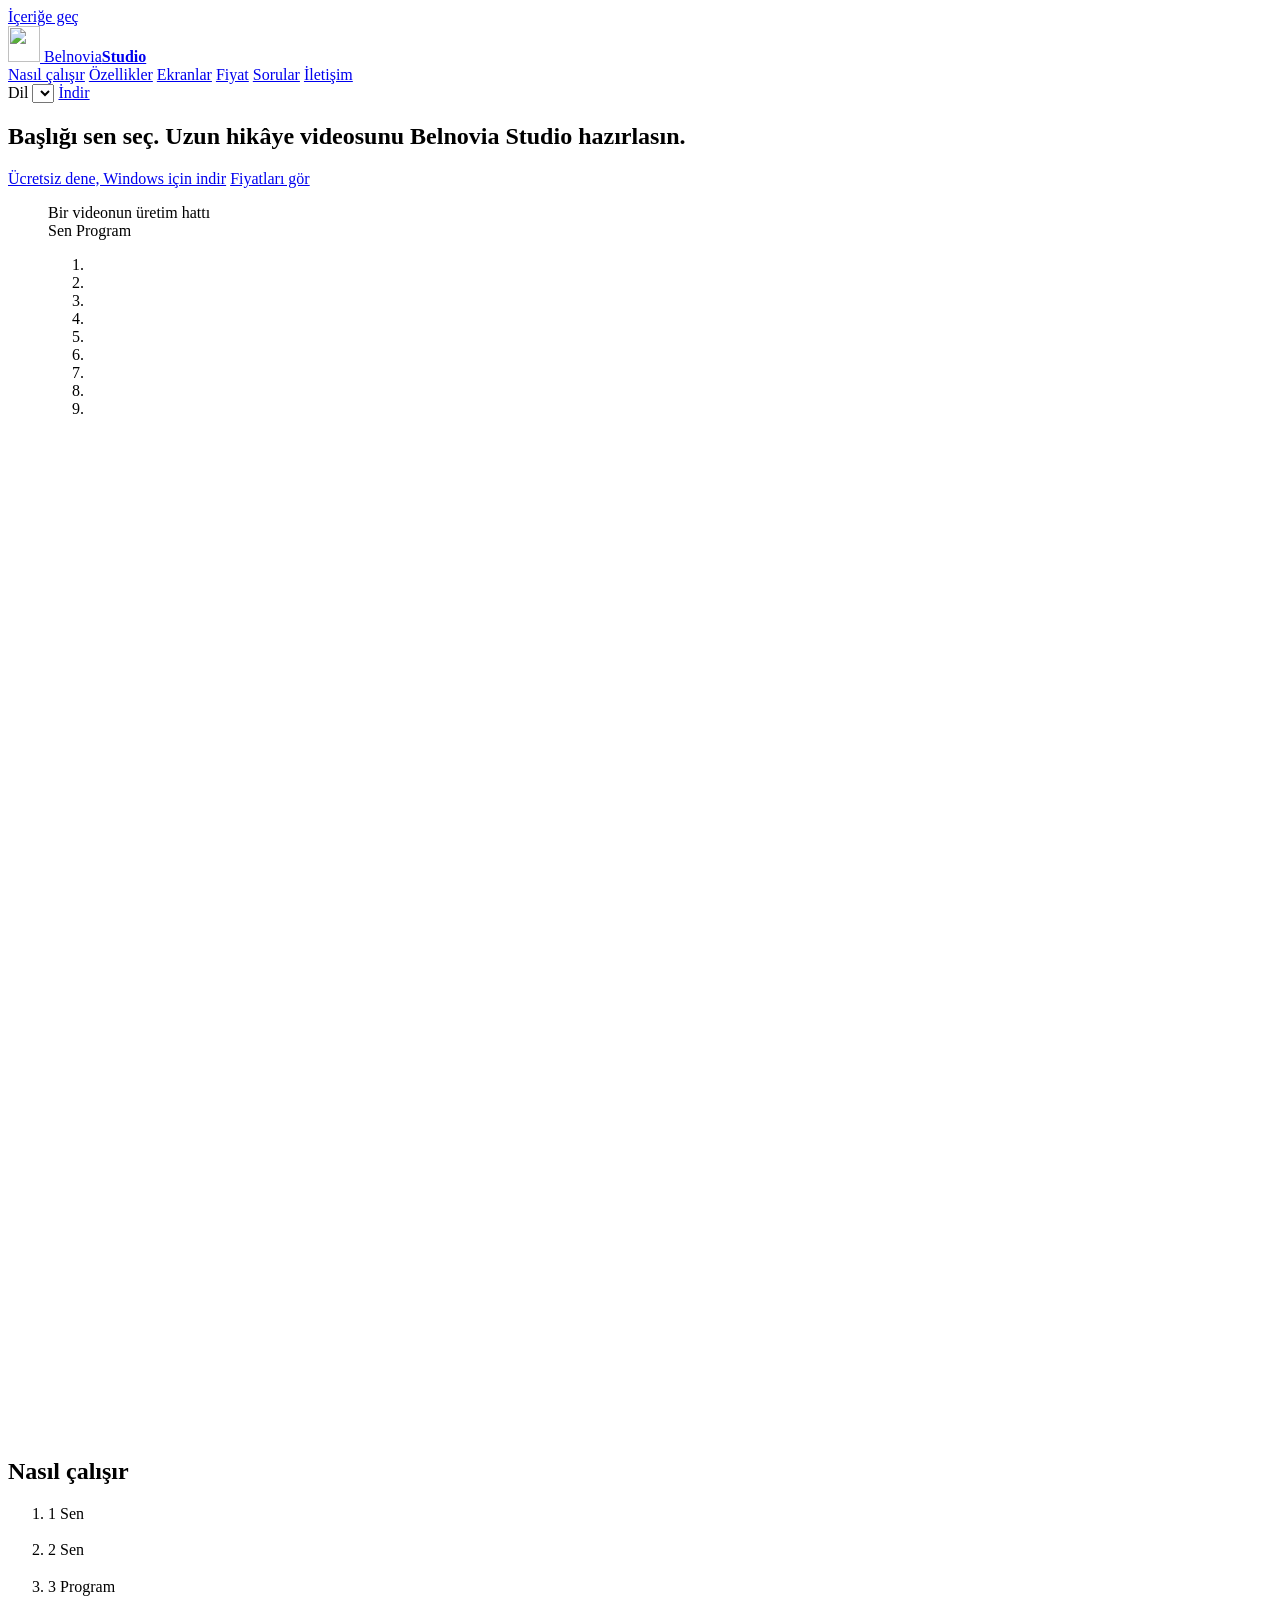
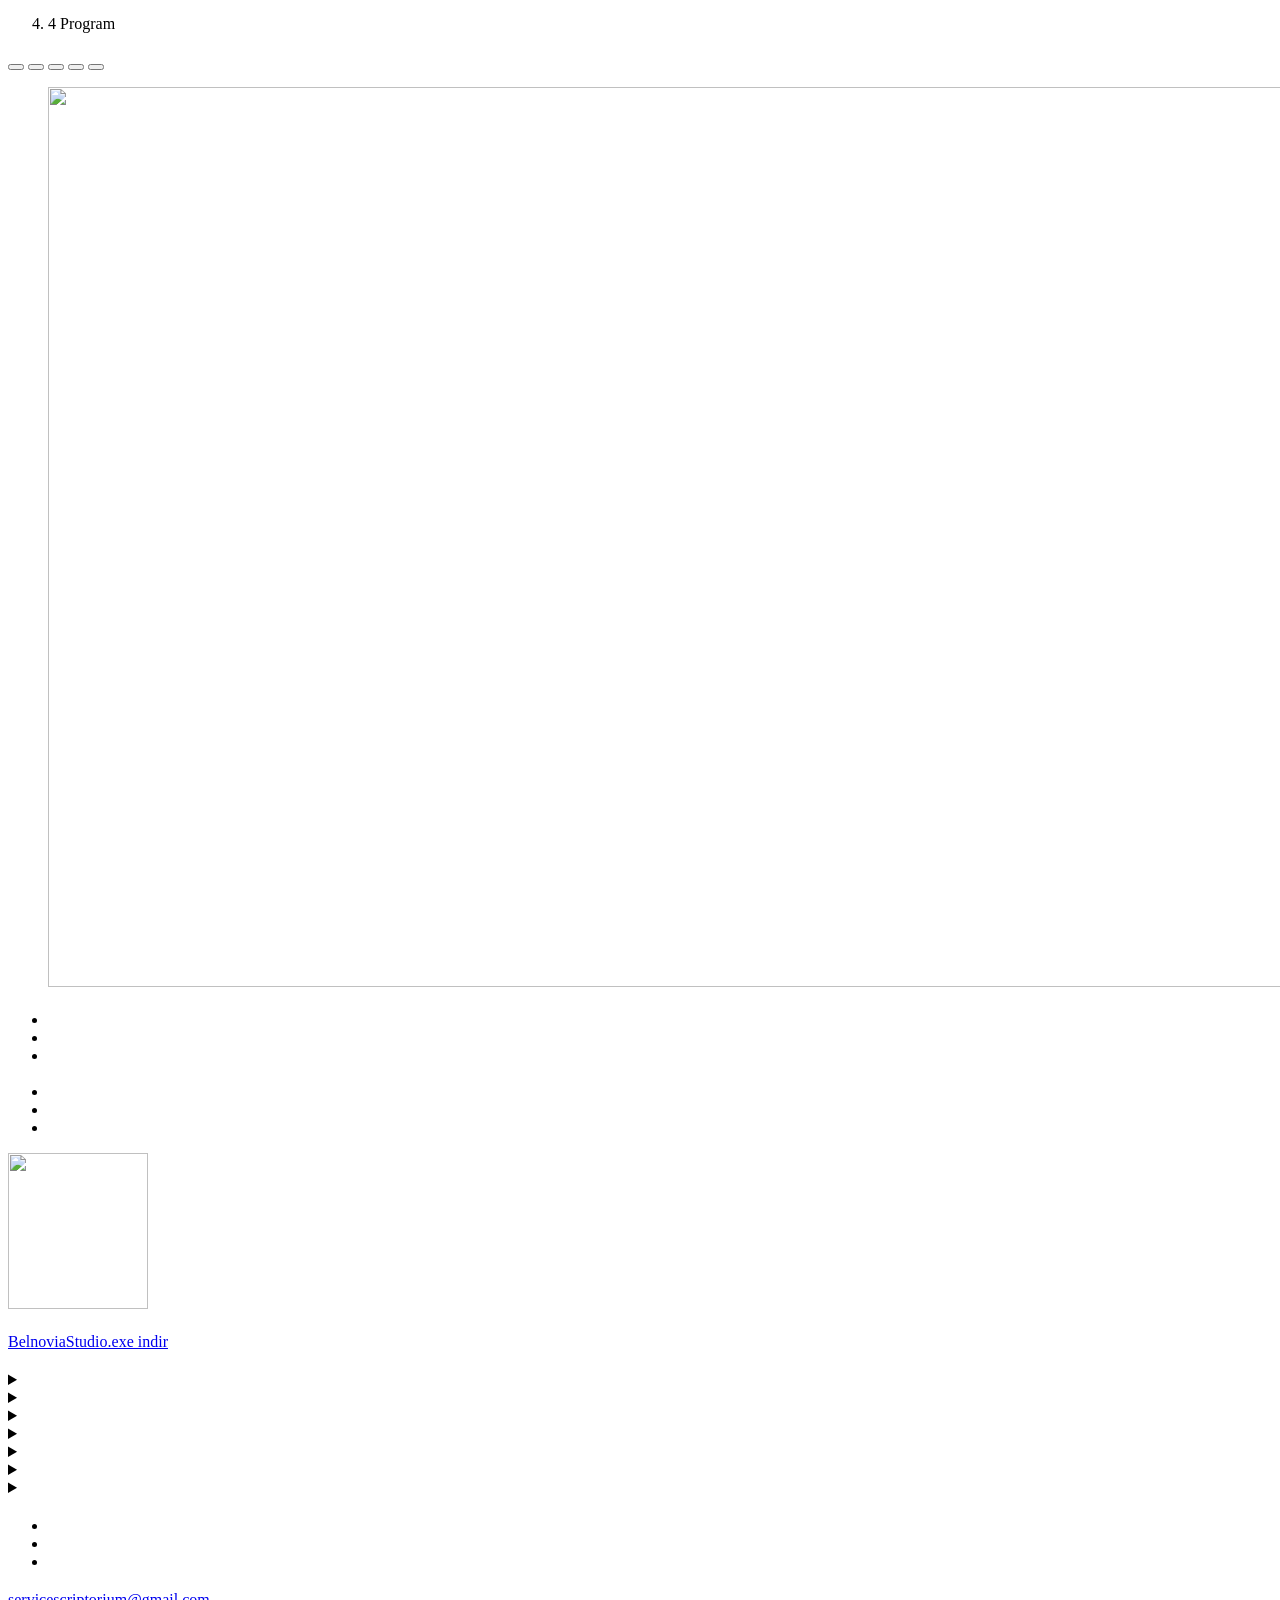
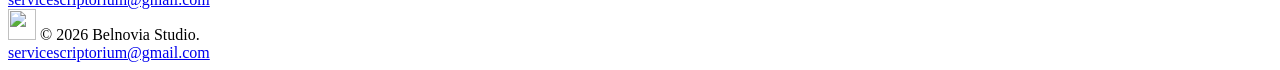
==== index.html @ 93ca287a "Add files via upload" ====
<!doctype html>
<!-- NOTE FOR THE OWNER: legal texts (terms.html, privacy.html, refund.html, distance.html, js/legal-texts.js) are drafts; have them reviewed by your lawyer / accountant before taking payments. Prices: edit prices.json. Checkout links: CHECKOUT at the top of js/site.js. -->
<html lang="tr">
<head>
<meta charset="utf-8">
<meta name="viewport" content="width=device-width, initial-scale=1">
<title>Belnovia Studio | YouTube hikaye videolarını neredeyse kendiliğinden üretin</title>
<meta name="description" content="Kanalı ve günü seç, başlığı onayla: Belnovia Studio hikâyeyi yazar, seslendirir, görselleri çizer, videoyu hazırlar ve YouTube'a planlı yükler. Windows için.">
<meta name="theme-color" content="#090b13">
<link rel="icon" type="image/png" sizes="32x32" href="img/icon-32.png">
<link rel="apple-touch-icon" href="img/icon-256.png">
<meta property="og:type" content="website">
<meta property="og:site_name" content="Belnovia Studio">
<meta property="og:title" content="Belnovia Studio">
<meta property="og:description" content="Long-form YouTube story videos, almost automatically. Pick a channel and a day, choose a title; the app writes, voices, illustrates, renders and uploads. For Windows.">
<meta property="og:image" content="img/og.jpg">
<meta property="og:image:width" content="1200">
<meta property="og:image:height" content="630">
<meta name="twitter:card" content="summary_large_image">
<link rel="preload" href="fonts/montserrat.woff2" as="font" type="font/woff2" crossorigin>
<link rel="preload" href="fonts/jakarta.woff2" as="font" type="font/woff2" crossorigin>
<link rel="stylesheet" href="css/site.css">
</head>
<body>
<a class="skip" href="#main" data-i18n="skip">İçeriğe geç</a>

<header class="top">
  <div class="wrap top-in">
    <a class="brand" href="#top" aria-label="Belnovia Studio">
      <img src="img/emblem-sm.png" width="32" height="36" alt="">
      <span>Belnovia<b>Studio</b></span>
    </a>
    <nav class="nav" aria-label="Ana menü">
      <a href="#how" data-i18n="nav.how">Nasıl çalışır</a>
      <a href="#features" data-i18n="nav.features">Özellikler</a>
      <a href="#screens" data-i18n="nav.shots">Ekranlar</a>
      <a href="#pricing" data-i18n="nav.pricing">Fiyat</a>
      <a href="#faq" data-i18n="nav.faq">Sorular</a>
      <a href="#contact" data-i18n="nav.contact">İletişim</a>
    </nav>
    <div class="top-act">
      <label class="lang">
        <span class="sr" data-i18n="lang.label">Dil</span>
        <select id="lang-select"></select>
      </label>
      <a class="btn btn-sm" href="#download" data-i18n="nav.download">İndir</a>
    </div>
  </div>
</header>

<main id="main">
  <!-- HERO -->
  <section class="hero" id="top">
    <div class="wrap">
      <div class="hero-copy">
        <h1 data-i18n="hero.title">Başlığı sen seç. Uzun hikâye videosunu Belnovia Studio hazırlasın.</h1>
        <p class="lead" data-i18n="hero.sub"></p>
        <div class="cta-row">
          <a class="btn btn-primary dl-link" href="#download" data-i18n="hero.cta">Ücretsiz dene, Windows için indir</a>
          <a class="btn btn-ghost" href="#pricing" data-i18n="hero.cta2">Fiyatları gör</a>
        </div>
        <p class="trial-note" data-i18n="hero.trial"></p>
      </div>

      <figure class="line" aria-labelledby="line-cap">
        <figcaption id="line-cap" class="line-cap" data-i18n="line.label">Bir videonun üretim hattı</figcaption>
        <div class="line-owners" aria-hidden="true">
          <span class="own own-you" data-i18n="line.you">Sen</span>
          <span class="own own-app" data-i18n="line.app">Program</span>
        </div>
        <ol class="line-track">
          <li class="seg you"><i></i><span data-i18n="line.s1"></span></li>
          <li class="seg you"><i></i><span data-i18n="line.s2"></span></li>
          <li class="seg"><i></i><span data-i18n="line.s3"></span></li>
          <li class="seg"><i></i><span data-i18n="line.s4"></span></li>
          <li class="seg"><i></i><span data-i18n="line.s5"></span></li>
          <li class="seg"><i></i><span data-i18n="line.s6"></span></li>
          <li class="seg"><i></i><span data-i18n="line.s7"></span></li>
          <li class="seg"><i></i><span data-i18n="line.s8"></span></li>
          <li class="seg"><i></i><span data-i18n="line.s9"></span></li>
        </ol>
      </figure>

      <div class="window hero-shot">
        <div class="window-bar" aria-hidden="true"><i></i><i></i><i></i></div>
        <picture>
          <source media="(max-width: 760px)" srcset="img/shot-titles-m.webp" width="860" height="760">
          <img src="img/shot-titles.webp" width="1440" height="1000" data-i18n-alt="hero.shotAlt" alt="">
        </picture>
      </div>
    </div>
  </section>

  <!-- HOW -->
  <section class="sec" id="how" aria-labelledby="how-h">
    <div class="wrap">
      <h2 id="how-h" data-i18n="how.title">Nasıl çalışır</h2>
      <p class="sec-lead" data-i18n="how.lead"></p>
      <ol class="steps">
        <li class="step you">
          <span class="step-n" aria-hidden="true">1</span>
          <span class="step-who" data-i18n="line.you">Sen</span>
          <h3 data-i18n="how.1t"></h3>
          <p data-i18n="how.1d"></p>
        </li>
        <li class="step you">
          <span class="step-n" aria-hidden="true">2</span>
          <span class="step-who" data-i18n="line.you">Sen</span>
          <h3 data-i18n="how.2t"></h3>
          <p data-i18n="how.2d"></p>
        </li>
        <li class="step">
          <span class="step-n" aria-hidden="true">3</span>
          <span class="step-who" data-i18n="line.app">Program</span>
          <h3 data-i18n="how.3t"></h3>
          <p data-i18n="how.3d"></p>
        </li>
        <li class="step">
          <span class="step-n" aria-hidden="true">4</span>
          <span class="step-who" data-i18n="line.app">Program</span>
          <h3 data-i18n="how.4t"></h3>
          <p data-i18n="how.4d"></p>
        </li>
      </ol>
    </div>
  </section>

  <!-- FEATURES -->
  <section class="sec" id="features" aria-labelledby="feat-h">
    <div class="wrap">
      <h2 id="feat-h" data-i18n="feat.title"></h2>
      <div class="fgroups">
        <div class="fgroup">
          <h3 data-i18n="feat.g1"></h3>
          <dl class="flist">
            <div><dt data-i18n="feat.ai.t"></dt><dd data-i18n="feat.ai.d"></dd></div>
            <div><dt data-i18n="feat.rules.t"></dt><dd data-i18n="feat.rules.d"></dd></div>
            <div><dt data-i18n="feat.group.t"></dt><dd data-i18n="feat.group.d"></dd></div>
            <div><dt data-i18n="feat.meta.t"></dt><dd data-i18n="feat.meta.d"></dd></div>
          </dl>
        </div>
        <div class="fgroup">
          <h3 data-i18n="feat.g2"></h3>
          <dl class="flist">
            <div><dt data-i18n="feat.cover.t"></dt><dd data-i18n="feat.cover.d"></dd></div>
            <div><dt data-i18n="feat.voice.t"></dt><dd data-i18n="feat.voice.d"></dd></div>
            <div><dt data-i18n="feat.images.t"></dt><dd data-i18n="feat.images.d"></dd></div>
            <div><dt data-i18n="feat.render.t"></dt><dd data-i18n="feat.render.d"></dd></div>
          </dl>
        </div>
        <div class="fgroup">
          <h3 data-i18n="feat.g3"></h3>
          <dl class="flist">
            <div><dt data-i18n="feat.upload.t"></dt><dd data-i18n="feat.upload.d"></dd></div>
            <div><dt data-i18n="feat.cal.t"></dt><dd data-i18n="feat.cal.d"></dd></div>
          </dl>
        </div>
        <div class="fgroup">
          <h3 data-i18n="feat.g4"></h3>
          <dl class="flist">
            <div><dt data-i18n="feat.cost.t"></dt><dd data-i18n="feat.cost.d"></dd></div>
            <div><dt data-i18n="feat.backup.t"></dt><dd data-i18n="feat.backup.d"></dd></div>
            <div><dt data-i18n="feat.phone.t"></dt><dd data-i18n="feat.phone.d"></dd></div>
            <div><dt data-i18n="feat.support.t"></dt><dd data-i18n="feat.support.d"></dd></div>
            <div><dt data-i18n="feat.lang.t"></dt><dd data-i18n="feat.lang.d"></dd></div>
          </dl>
        </div>
      </div>
    </div>
  </section>

  <!-- SCREENSHOTS -->
  <section class="sec" id="screens" aria-labelledby="shots-h">
    <div class="wrap">
      <h2 id="shots-h" data-i18n="shots.title"></h2>
      <p class="sec-lead" data-i18n="shots.lead"></p>
      <div class="tabs" role="tablist" aria-labelledby="shots-h">
        <button role="tab" id="t-new" aria-controls="p-shot" aria-selected="true" data-shot="new" data-i18n="shots.new"></button>
        <button role="tab" id="t-titles" aria-controls="p-shot" aria-selected="false" tabindex="-1" data-shot="titles" data-i18n="shots.titles"></button>
        <button role="tab" id="t-cal" aria-controls="p-shot" aria-selected="false" tabindex="-1" data-shot="cal" data-i18n="shots.cal"></button>
        <button role="tab" id="t-rules" aria-controls="p-shot" aria-selected="false" tabindex="-1" data-shot="rules" data-i18n="shots.rules"></button>
        <button role="tab" id="t-cost" aria-controls="p-shot" aria-selected="false" tabindex="-1" data-shot="cost" data-i18n="shots.cost"></button>
      </div>
      <figure class="shot" id="p-shot" role="tabpanel" aria-labelledby="t-new" tabindex="0">
        <div class="window">
          <div class="window-bar" aria-hidden="true"><i></i><i></i><i></i></div>
          <img id="shot-img" src="img/shot-new.webp" width="1440" height="900" alt="" loading="lazy">
        </div>
        <figcaption id="shot-cap"></figcaption>
      </figure>
    </div>
  </section>

  <!-- PRICING -->
  <section class="sec" id="pricing" aria-labelledby="price-h">
    <div class="wrap">
      <h2 id="price-h" data-i18n="price.title"></h2>
      <p class="sec-lead" data-i18n="price.lead"></p>
      <div class="plans">
        <article class="plan plan-trial" aria-labelledby="pl-trial">
          <h3 id="pl-trial" data-i18n="price.trial"></h3>
          <p class="plan-price"><span data-i18n="price.trialPrice"></span></p>
          <p class="plan-sub" data-i18n="price.trialSub"></p>
          <p class="plan-note" data-i18n="price.trialNote"></p>
          <a class="btn btn-primary dl-link" href="#download" data-i18n="price.trialCta"></a>
        </article>
        <article class="plan" aria-labelledby="pl-month">
          <h3 id="pl-month" data-i18n="price.monthly"></h3>
          <p class="plan-price" data-price="monthly"></p>
          <p class="plan-sub" data-i18n="price.monthlySub"></p>
          <ul class="plan-inc">
            <li data-i18n="price.inc1"></li><li data-i18n="price.inc2"></li><li data-i18n="price.inc3"></li>
          </ul>
          <a class="btn btn-ghost buy" href="#download" data-plan="monthly" data-i18n="price.buy"></a>
        </article>
        <article class="plan" aria-labelledby="pl-year">
          <h3 id="pl-year"><span data-i18n="price.yearly"></span> <span class="tag" data-price="yearlyNote" hidden></span></h3>
          <p class="plan-price" data-price="yearly"></p>
          <p class="plan-sub" data-i18n="price.yearlySub"></p>
          <ul class="plan-inc">
            <li data-i18n="price.inc1"></li><li data-i18n="price.inc2"></li><li data-i18n="price.inc3"></li>
          </ul>
          <a class="btn btn-ghost buy" href="#download" data-plan="yearly" data-i18n="price.buyYear"></a>
        </article>
      </div>
      <div class="price-notes">
        <p data-i18n="price.how"></p>
        <p data-i18n="price.ext"></p>
        <p data-price="currencyNote" hidden></p>
      </div>
    </div>
  </section>

  <!-- DOWNLOAD -->
  <section class="sec" id="download" aria-labelledby="dl-h">
    <div class="wrap">
      <div class="dl">
        <img class="dl-emblem" src="img/emblem.png" width="140" height="156" alt="">
        <div class="dl-body">
          <h2 id="dl-h" data-i18n="dl.title"></h2>
          <p data-i18n="dl.lead"></p>
          <a class="btn btn-primary btn-lg" id="dl-btn" href="https://github.com/servicescriptorium/belnovia-studio/releases/latest/download/BelnoviaStudio.exe" data-i18n="dl.btn">BelnoviaStudio.exe indir</a>
          <p class="dl-note" data-i18n="dl.note"></p>
        </div>
      </div>
    </div>
  </section>

  <!-- FAQ -->
  <section class="sec" id="faq" aria-labelledby="faq-h">
    <div class="wrap faq-wrap">
      <h2 id="faq-h" data-i18n="faq.title"></h2>
      <div class="faq">
        <details><summary data-i18n="faq.q1"></summary><p data-i18n="faq.a1"></p></details>
        <details><summary data-i18n="faq.q2"></summary><p data-i18n="faq.a2"></p></details>
        <details><summary data-i18n="faq.q3"></summary><p data-i18n="faq.a3"></p></details>
        <details><summary data-i18n="faq.q4"></summary><p data-i18n="faq.a4"></p></details>
        <details><summary data-i18n="faq.q5"></summary><p data-i18n="faq.a5"></p></details>
        <details><summary data-i18n="faq.q6"></summary><p data-i18n="faq.a6"></p></details>
        <details><summary data-i18n="faq.q7"></summary><p><span data-i18n="faq.a7"></span> <a href="refund.html" data-i18n="foot.refund"></a></p></details>
      </div>
    </div>
  </section>

  <!-- ROADMAP (soft, coming soon) -->
  <section class="sec sec-soon" aria-labelledby="soon-h">
    <div class="wrap soon">
      <div>
        <h2 id="soon-h" data-i18n="soon.title"></h2>
        <p data-i18n="soon.lead"></p>
      </div>
      <ul>
        <li data-i18n="soon.1"></li>
        <li data-i18n="soon.2"></li>
        <li data-i18n="soon.3"></li>
      </ul>
    </div>
  </section>

  <!-- CONTACT -->
  <section class="sec" id="contact" aria-labelledby="contact-h">
    <div class="wrap contact">
      <div>
        <h2 id="contact-h" data-i18n="contact.title"></h2>
        <p data-i18n="contact.lead"></p>
      </div>
      <div class="contact-mail">
        <a class="mail" href="mailto:servicescriptorium@gmail.com">servicescriptorium@gmail.com</a>
        <a class="btn btn-ghost" href="mailto:servicescriptorium@gmail.com" data-i18n="contact.mail"></a>
      </div>
    </div>
  </section>
</main>

<footer class="foot">
  <div class="wrap foot-in">
    <div class="foot-brand">
      <img src="img/emblem-sm.png" width="28" height="31" alt="">
      <span>© <span class="year">2026</span> Belnovia Studio. <span data-i18n="foot.rights"></span></span>
    </div>
    <nav class="foot-nav" aria-label="Legal">
      <a href="terms.html" data-i18n="foot.terms"></a>
      <a href="privacy.html" data-i18n="foot.privacy"></a>
      <a href="refund.html" data-i18n="foot.refund"></a>
      <a href="distance.html" data-i18n="foot.distance"></a>
      <a href="mailto:servicescriptorium@gmail.com">servicescriptorium@gmail.com</a>
    </nav>
  </div>
</footer>

<script src="js/i18n.js"></script>
<script src="js/site.js"></script>
</body>
</html>
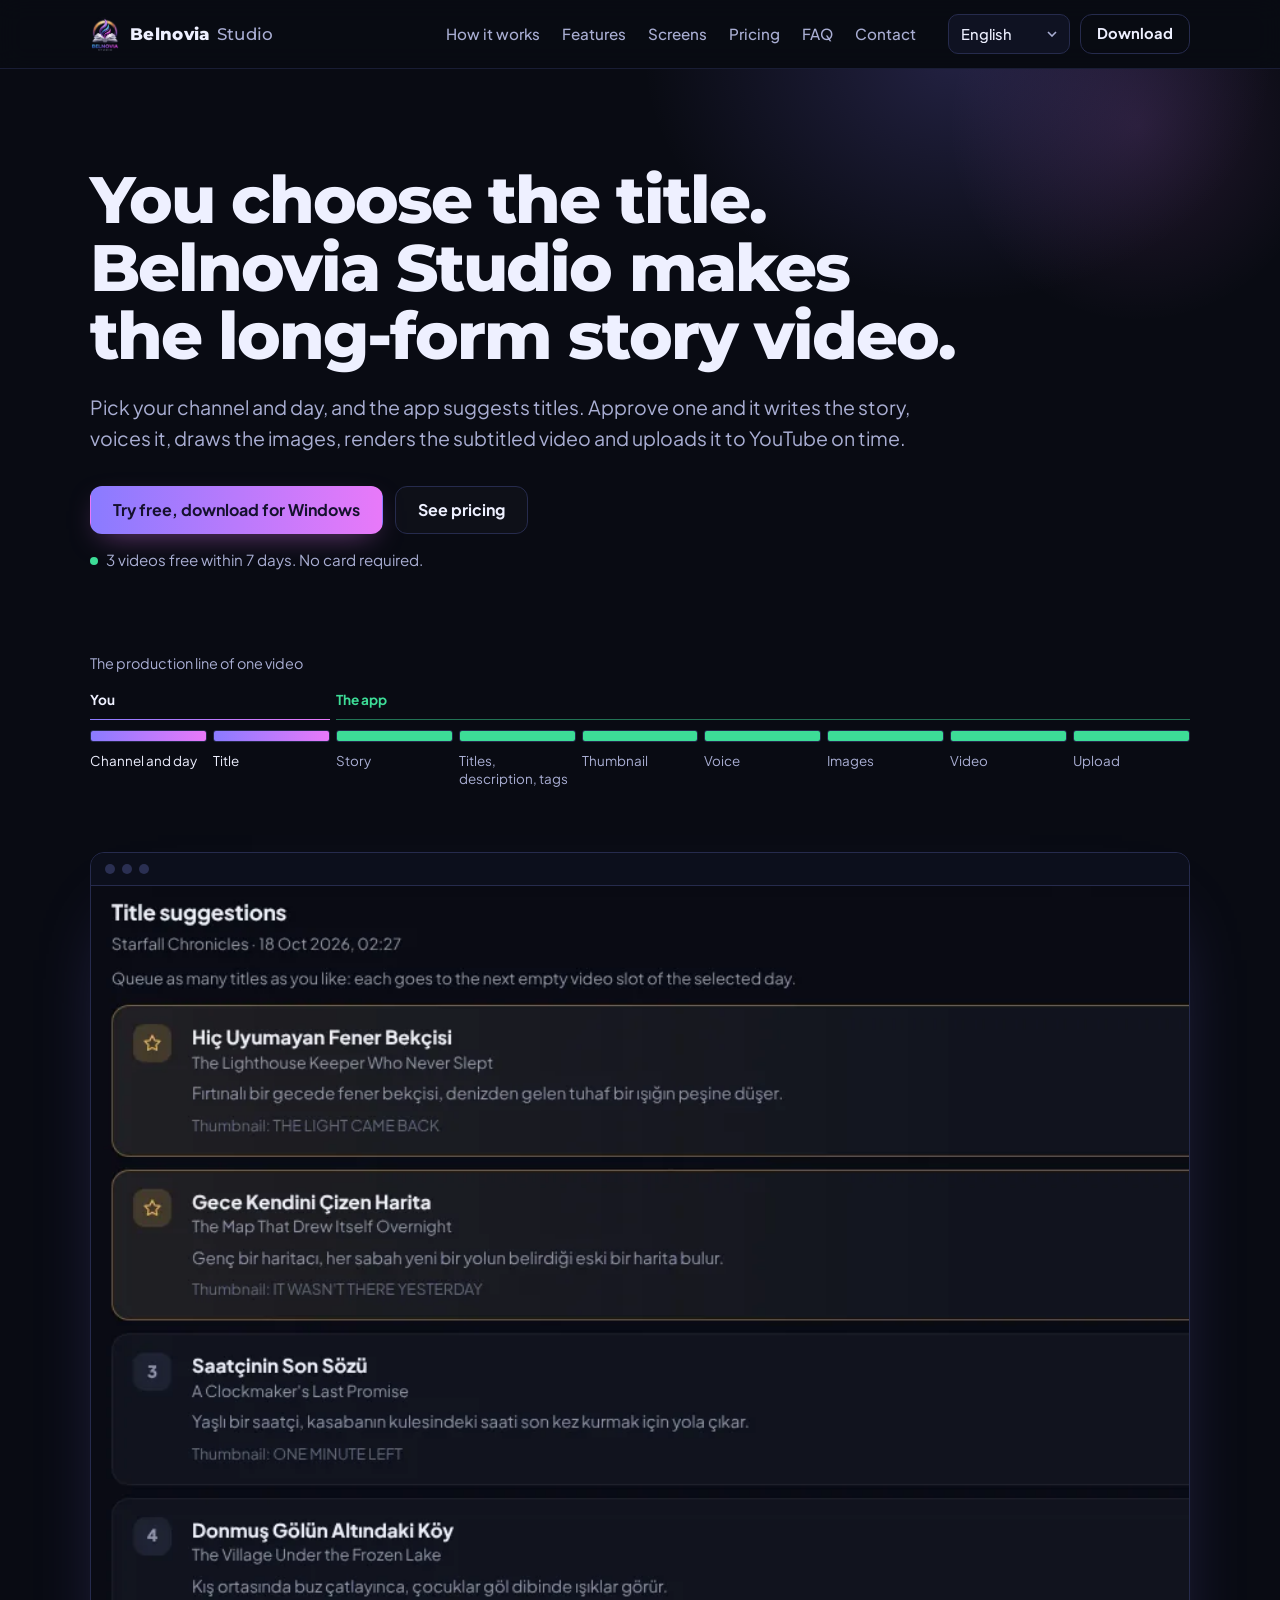
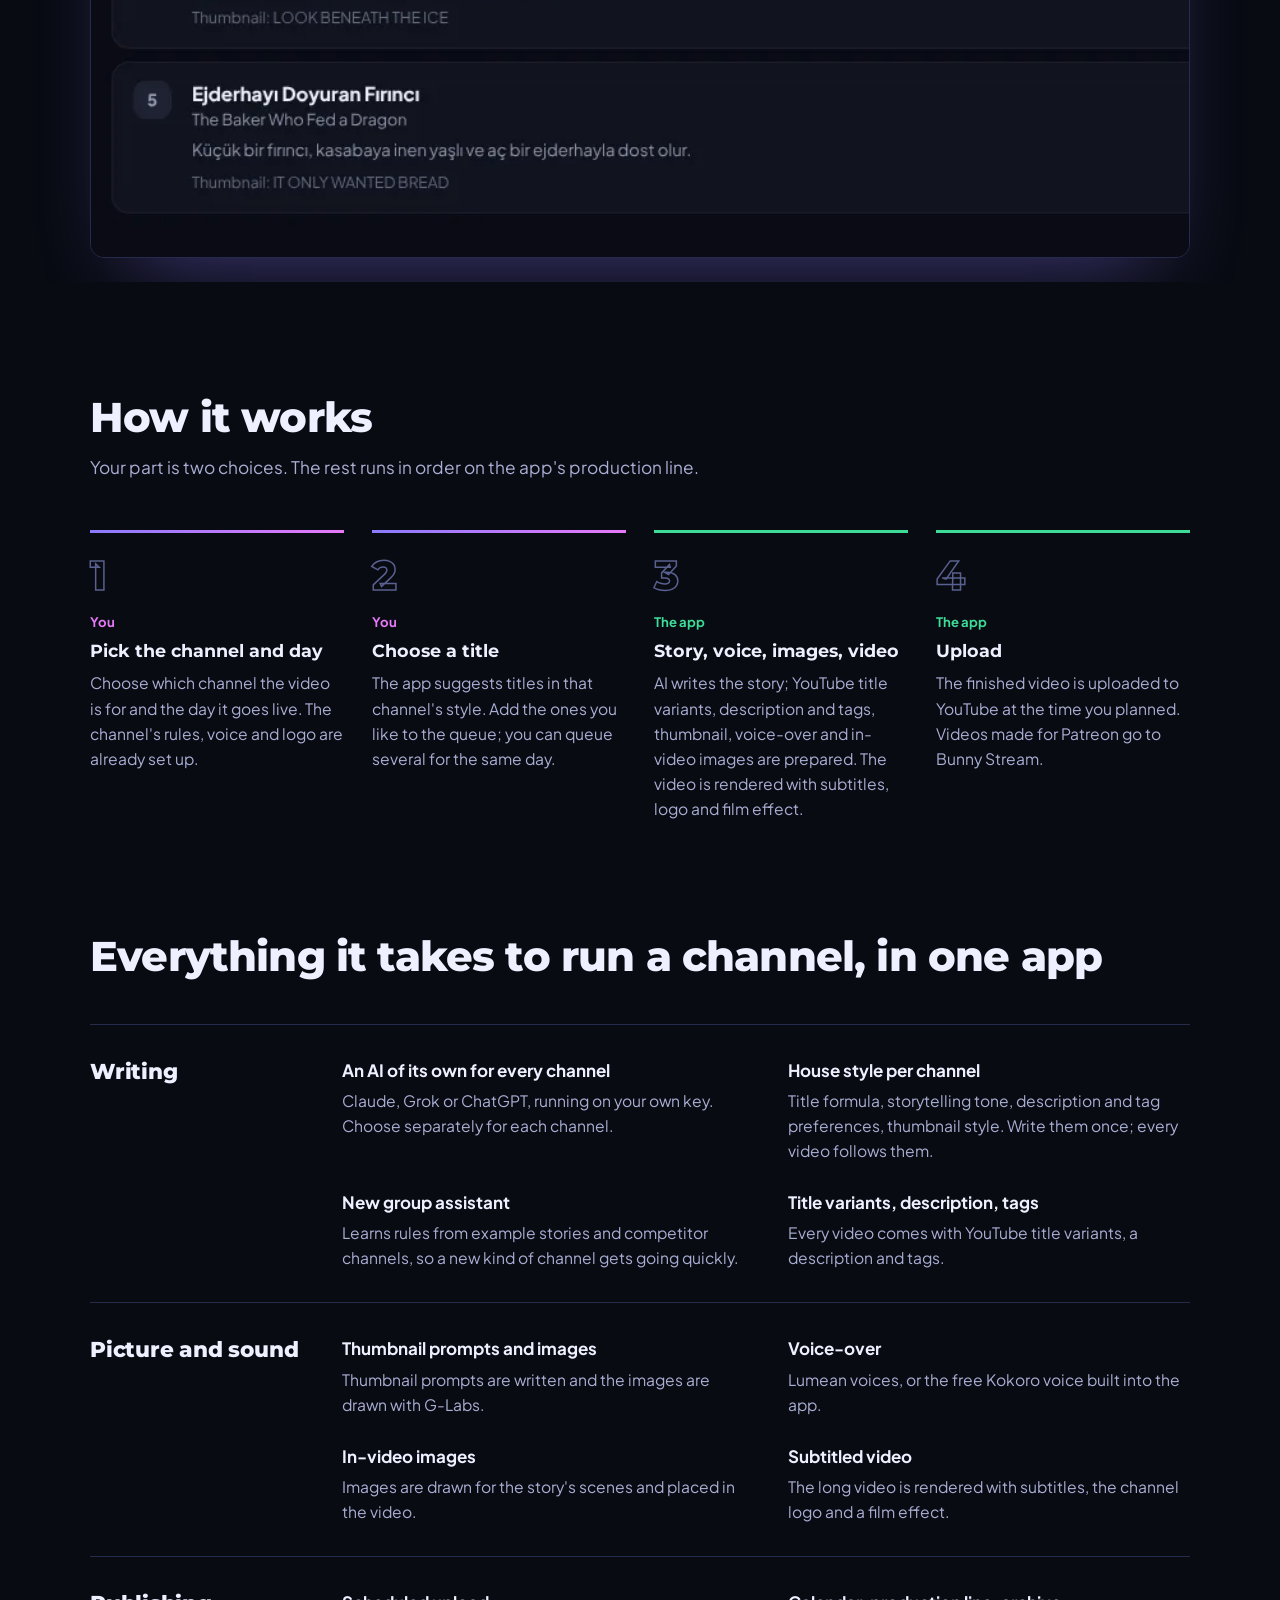
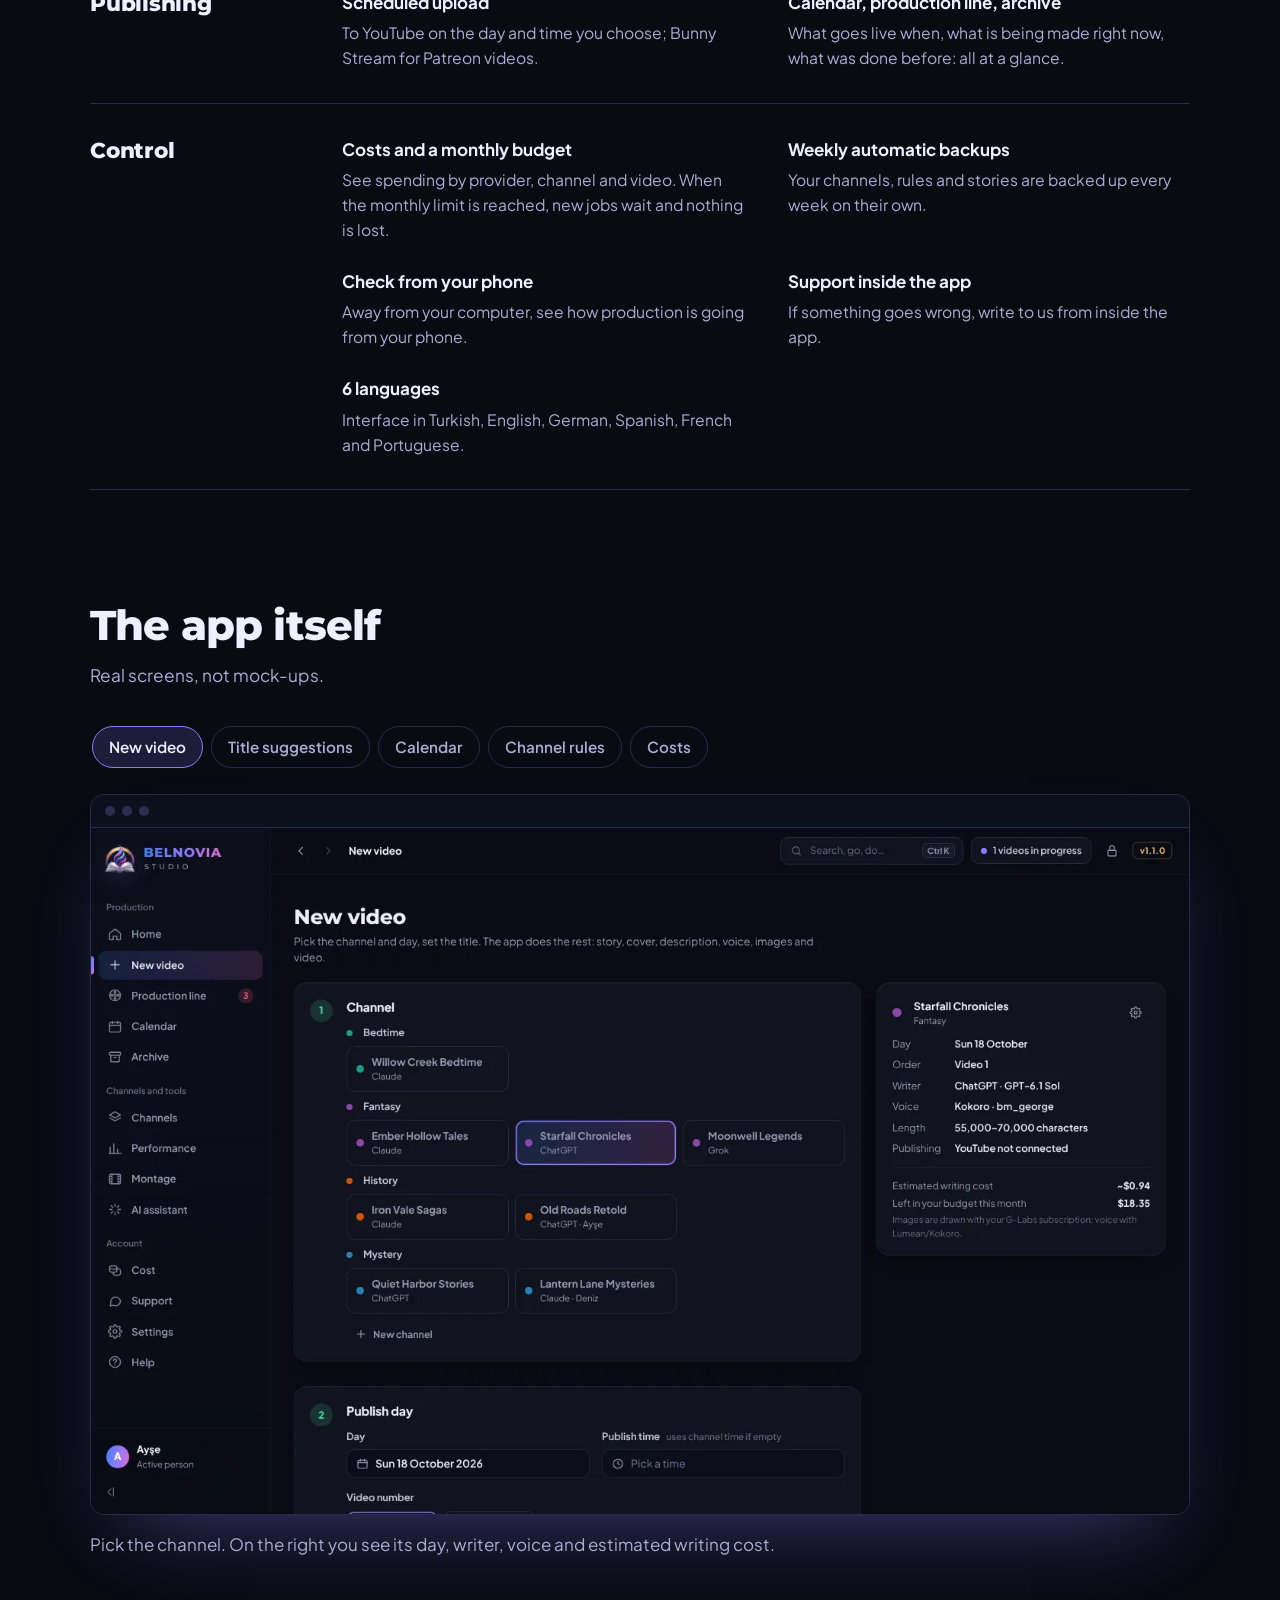
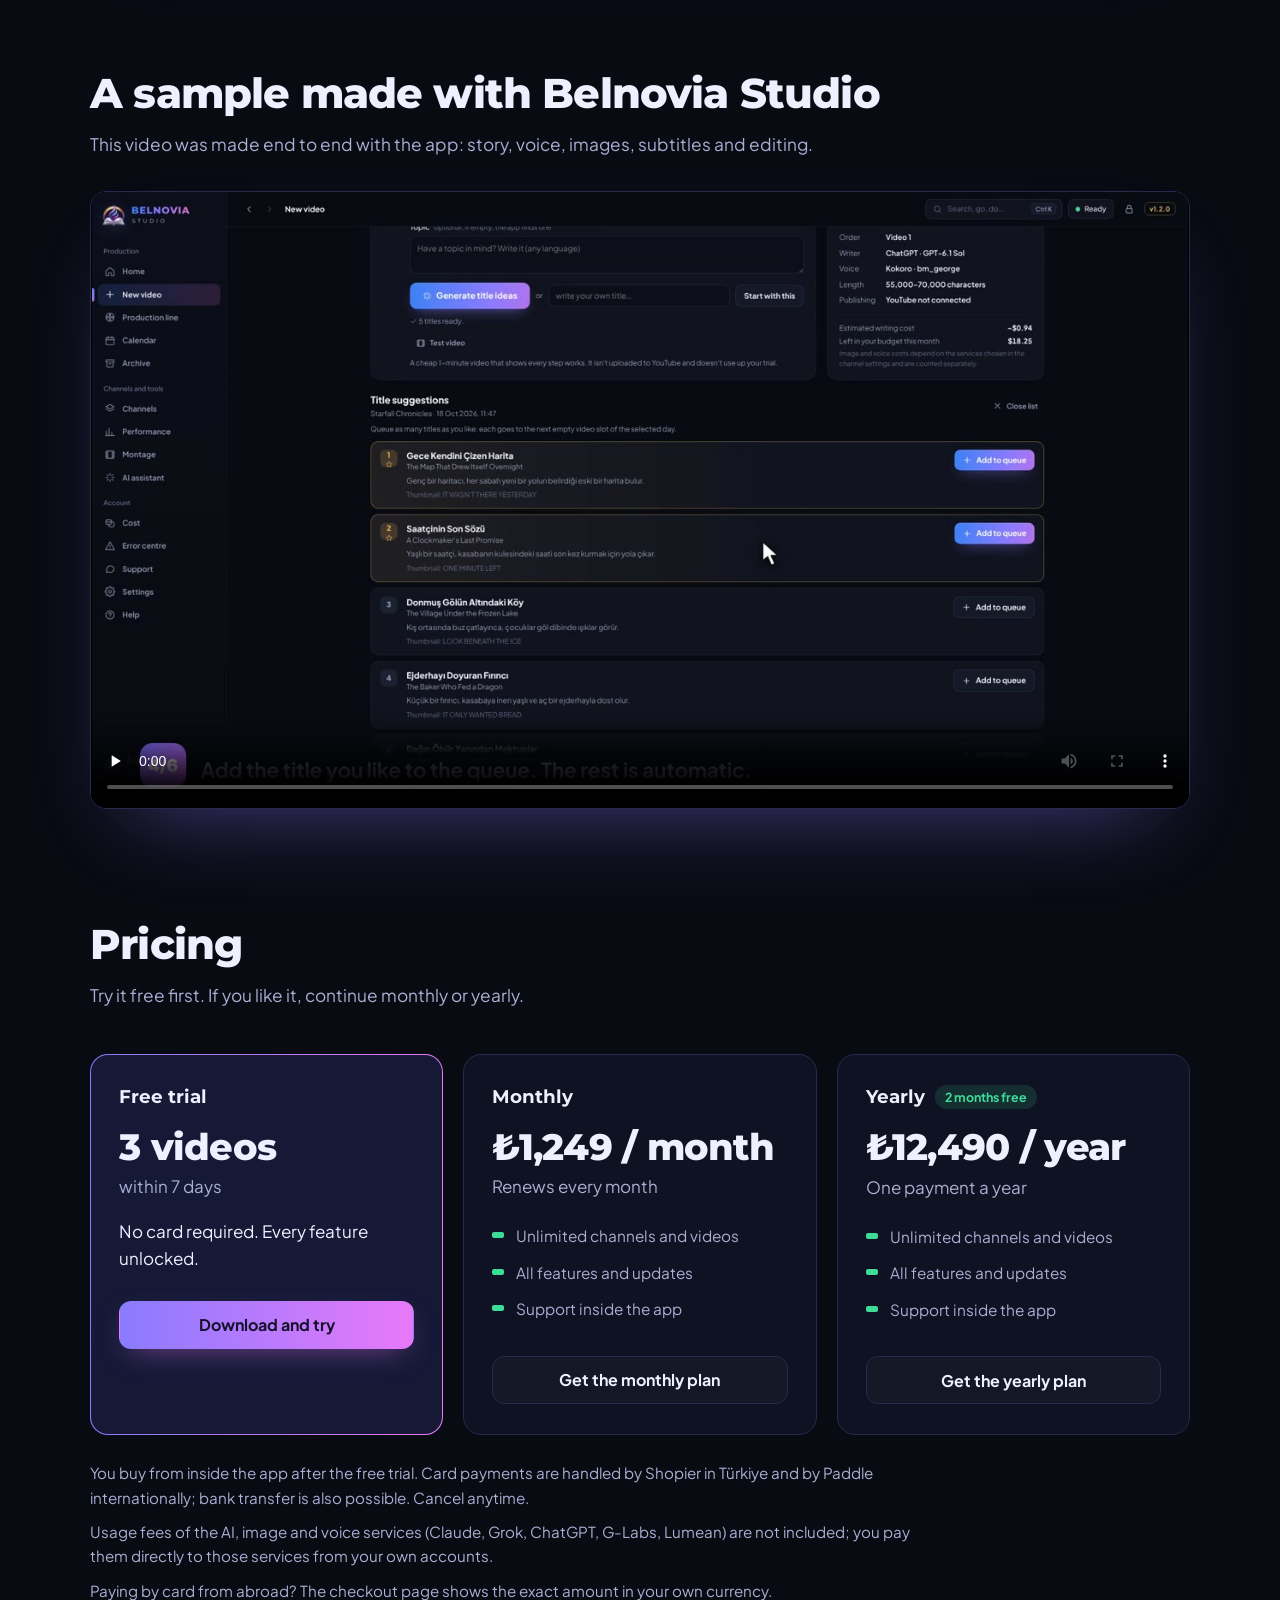
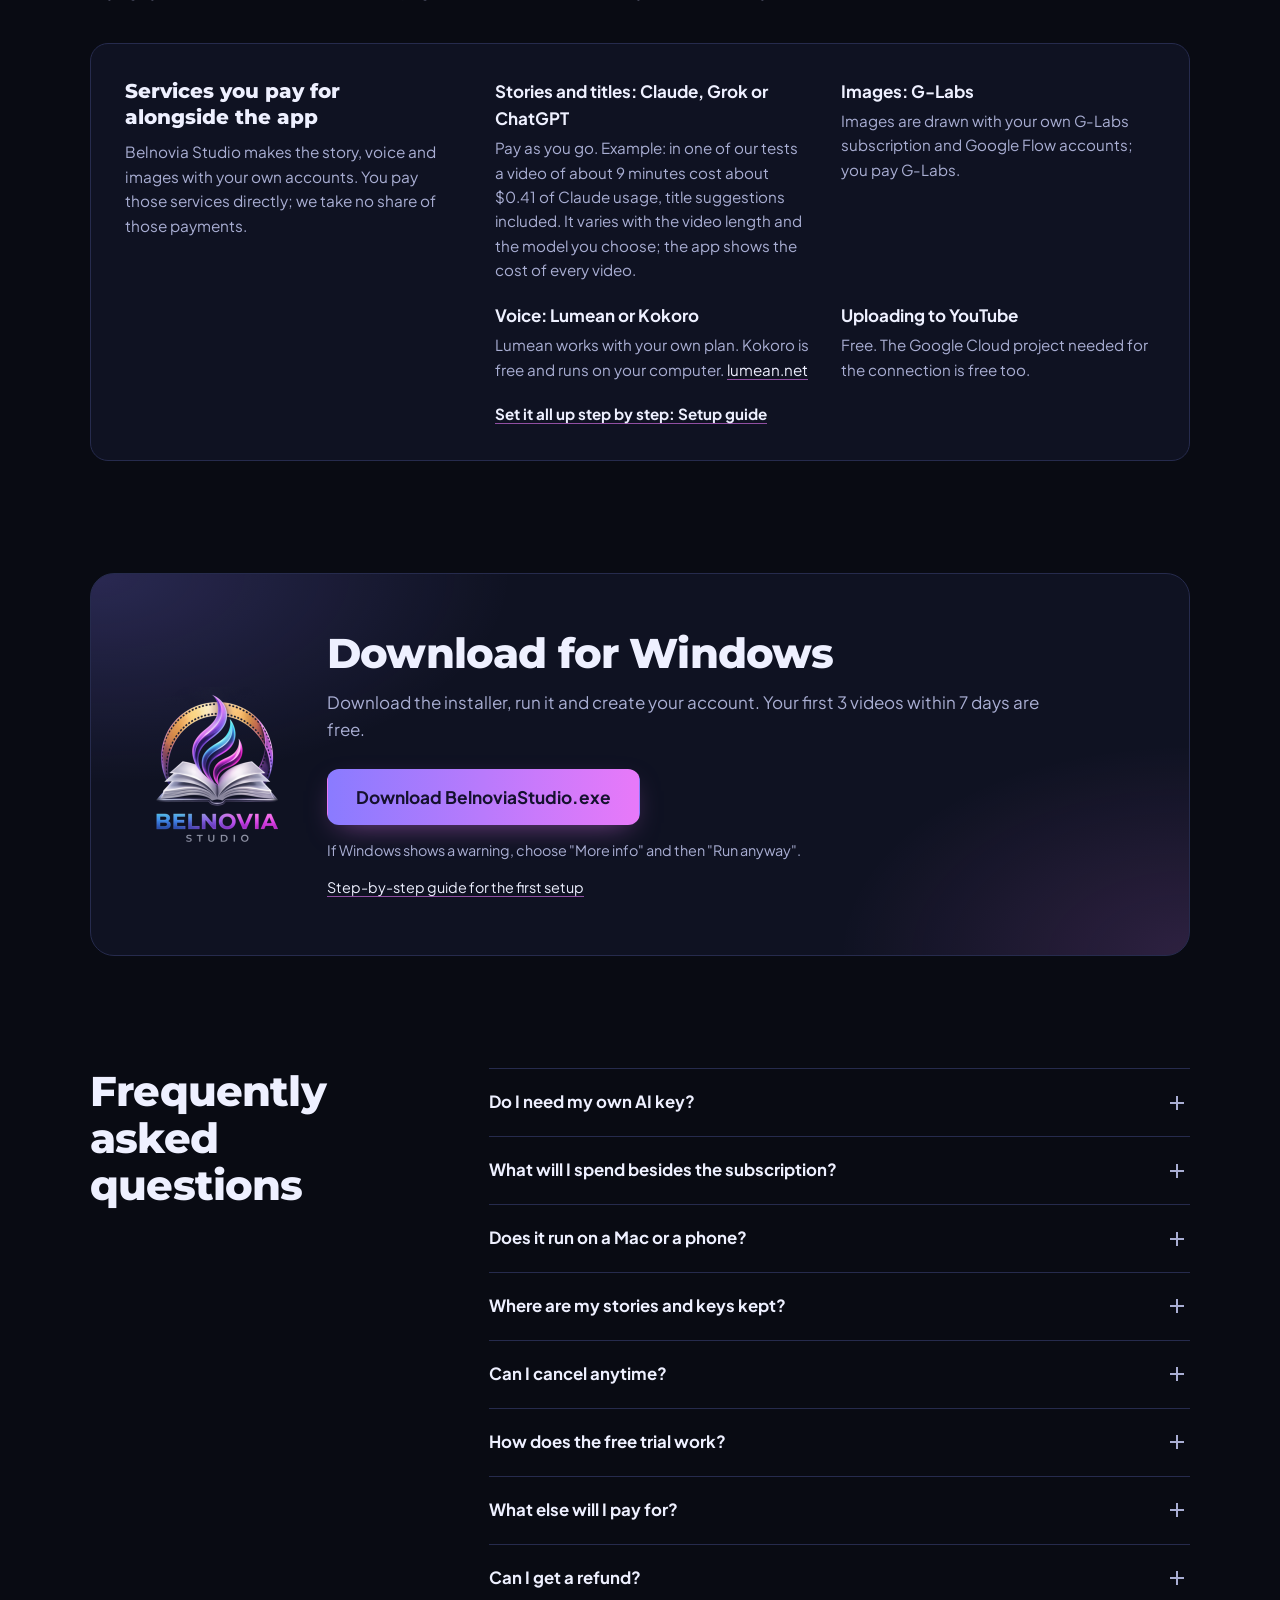
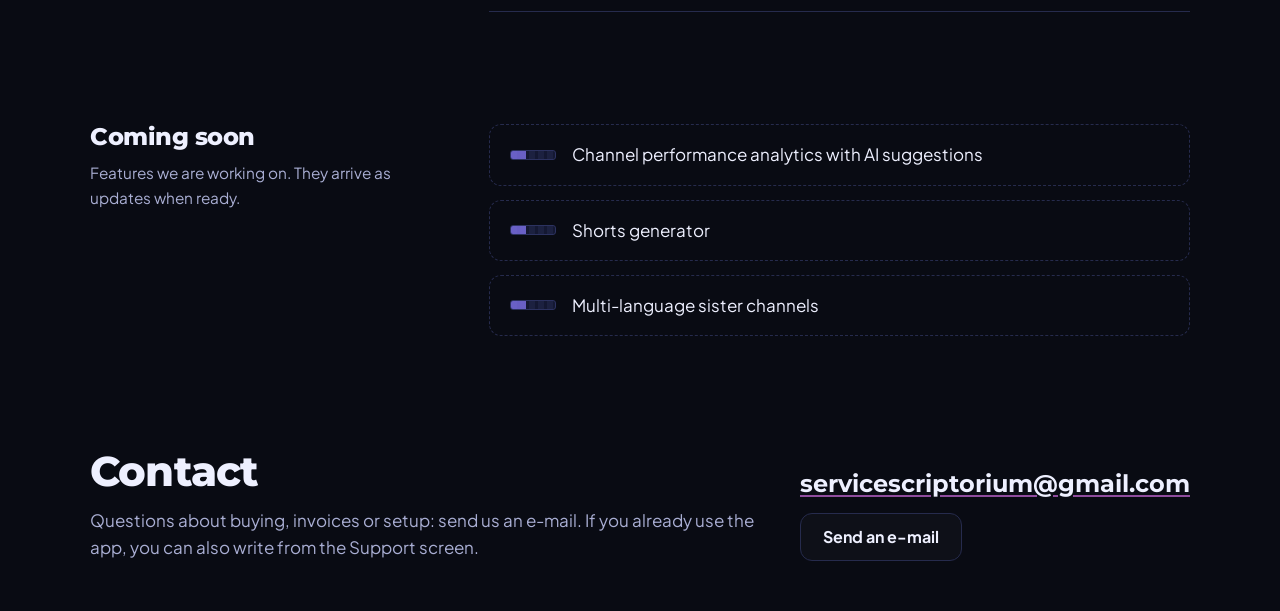
==== commit d0fa725a: "Add files via upload" ====
--- a/index.html
+++ b/index.html
@@ -191,6 +191,22 @@
     </div>
   </section>
 
+  <!-- SAMPLE VIDEO (hidden unless js/site-config.js names a video) -->
+  <section class="sec sample-sec" id="sample" aria-labelledby="sample-h" hidden>
+    <div class="wrap">
+      <h2 id="sample-h" data-i18n="sample.title"></h2>
+      <p class="sec-lead" data-i18n="sample.lead"></p>
+      <div class="sample" id="sample-box">
+        <button type="button" class="sample-play" id="sample-play">
+          <span class="sample-poster" id="sample-poster" aria-hidden="true"></span>
+          <span class="sample-btn" aria-hidden="true"><svg viewBox="0 0 24 24" width="30" height="30"><path d="M8 5.5v13l11-6.5z" fill="currentColor"/></svg></span>
+          <span class="sample-label" data-i18n="sample.play"></span>
+        </button>
+      </div>
+      <p class="sample-note" id="sample-note" data-i18n="sample.yt"></p>
+    </div>
+  </section>
+
   <!-- PRICING -->
   <section class="sec" id="pricing" aria-labelledby="price-h">
     <div class="wrap">
@@ -228,6 +244,19 @@
         <p data-i18n="price.ext"></p>
         <p data-price="currencyNote" hidden></p>
       </div>
+      <div class="costs" id="costs" aria-labelledby="costs-h">
+        <div class="costs-head">
+          <h3 id="costs-h" data-i18n="costs.title"></h3>
+          <p data-i18n="costs.lead"></p>
+        </div>
+        <dl class="costs-list">
+          <div><dt data-i18n="costs.aiH"></dt><dd data-i18n="costs.aiP"></dd></div>
+          <div><dt data-i18n="costs.imgH"></dt><dd data-i18n="costs.imgP"></dd></div>
+          <div><dt data-i18n="costs.voiceH"></dt><dd><span data-i18n="costs.voiceP"></span> <a href="https://lumean.net/en" rel="noopener" target="_blank">lumean.net</a></dd></div>
+          <div><dt data-i18n="costs.ytH"></dt><dd data-i18n="costs.ytP"></dd></div>
+        </dl>
+        <a class="costs-more" href="kurulum.html" data-i18n="costs.more"></a>
+      </div>
     </div>
   </section>
 
@@ -241,6 +270,7 @@
           <p data-i18n="dl.lead"></p>
           <a class="btn btn-primary btn-lg" id="dl-btn" href="https://github.com/servicescriptorium/belnovia-studio/releases/latest/download/BelnoviaStudio.exe" data-i18n="dl.btn">BelnoviaStudio.exe indir</a>
           <p class="dl-note" data-i18n="dl.note"></p>
+          <p class="dl-note"><a href="kurulum.html" data-i18n="dl.setup"></a></p>
         </div>
       </div>
     </div>
@@ -257,6 +287,7 @@
         <details><summary data-i18n="faq.q4"></summary><p data-i18n="faq.a4"></p></details>
         <details><summary data-i18n="faq.q5"></summary><p data-i18n="faq.a5"></p></details>
         <details><summary data-i18n="faq.q6"></summary><p data-i18n="faq.a6"></p></details>
+        <details><summary data-i18n="faq.q8"></summary><p><span data-i18n="faq.a8"></span> <a href="kurulum.html" data-i18n="foot.setup"></a></p></details>
         <details><summary data-i18n="faq.q7"></summary><p><span data-i18n="faq.a7"></span> <a href="refund.html" data-i18n="foot.refund"></a></p></details>
       </div>
     </div>
@@ -303,11 +334,13 @@
       <a href="privacy.html" data-i18n="foot.privacy"></a>
       <a href="refund.html" data-i18n="foot.refund"></a>
       <a href="distance.html" data-i18n="foot.distance"></a>
+      <a href="kurulum.html" data-i18n="foot.setup"></a>
       <a href="mailto:servicescriptorium@gmail.com">servicescriptorium@gmail.com</a>
     </nav>
   </div>
 </footer>
 
+<script src="js/site-config.js"></script>
 <script src="js/i18n.js"></script>
 <script src="js/site.js"></script>
 </body>
--- a/css/site.css
+++ b/css/site.css
@@ -0,0 +1,338 @@
+/* Belnovia Studio website */
+@font-face { font-family: "Jakarta"; src: url("../fonts/jakarta.woff2") format("woff2"); font-weight: 200 800; font-display: swap; }
+@font-face { font-family: "BrandDisplay"; src: url("../fonts/montserrat.woff2") format("woff2"); font-weight: 100 900; font-display: swap; }
+
+:root {
+  --night: #090b13;
+  --deck: #0f1222;
+  --deck-2: #151936;
+  --line: #262b4d;
+  --ink: #eef0ff;
+  --mute: #a9aed3;
+  --violet: #8a7bff;
+  --pink: #e879f9;
+  --done: #3ddc97;
+  --grad: linear-gradient(90deg, var(--violet), var(--pink));
+  --display: "BrandDisplay", "Montserrat", system-ui, sans-serif;
+  --body: "Jakarta", "Plus Jakarta Sans", system-ui, -apple-system, "Segoe UI", sans-serif;
+  --wrap: 1180px;
+  --gut: clamp(16px, 4vw, 40px);
+}
+
+*, *::before, *::after { box-sizing: border-box; }
+html { -webkit-text-size-adjust: 100%; scroll-behavior: smooth; scroll-padding-top: 84px; }
+body {
+  margin: 0; background: var(--night); color: var(--ink);
+  font: 400 17px/1.6 var(--body); overflow-x: hidden;
+  -webkit-font-smoothing: antialiased;
+}
+img { max-width: 100%; height: auto; display: block; }
+a { color: var(--ink); text-decoration-color: rgba(232,121,249,.6); text-underline-offset: 3px; }
+a:hover { color: #fff; text-decoration-color: var(--pink); }
+:focus-visible { outline: 2px solid var(--pink); outline-offset: 3px; border-radius: 6px; }
+h1, h2, h3 { font-family: var(--display); margin: 0; text-wrap: balance; }
+h2 { font-size: clamp(1.75rem, 3.4vw, 2.6rem); font-weight: 800; line-height: 1.12; letter-spacing: -0.02em; }
+h3 { font-size: 1.1rem; font-weight: 700; line-height: 1.3; }
+p { margin: 0; }
+.sr { position: absolute; width: 1px; height: 1px; overflow: hidden; clip: rect(0 0 0 0); white-space: nowrap; }
+.wrap { max-width: var(--wrap); margin: 0 auto; padding: 0 var(--gut); }
+
+.skip { position: absolute; left: 12px; top: -60px; z-index: 50; background: var(--ink); color: var(--night); padding: 10px 14px; border-radius: 8px; font-weight: 700; }
+.skip:focus { top: 12px; }
+
+/* ---------- buttons ---------- */
+.btn {
+  display: inline-flex; align-items: center; justify-content: center; gap: 8px;
+  min-height: 48px; padding: 12px 22px; border-radius: 12px;
+  font: 700 1rem/1.2 var(--body); text-decoration: none; text-align: center;
+  border: 1px solid transparent; cursor: pointer; transition: background-color .15s, border-color .15s, transform .15s;
+}
+.btn-primary { background: var(--grad); color: #15112e; box-shadow: 0 10px 30px -12px rgba(232,121,249,.55); }
+.btn-primary:hover { color: #15112e; transform: translateY(-1px); }
+.btn-ghost { border-color: var(--line); color: var(--ink); background: rgba(255,255,255,.02); }
+.btn-ghost:hover { border-color: var(--violet); background: rgba(138,123,255,.08); }
+.btn-sm { min-height: 40px; padding: 8px 16px; font-size: .92rem; border-color: var(--line); }
+.btn-sm:hover { border-color: var(--violet); }
+.btn-lg { min-height: 56px; padding: 14px 28px; font-size: 1.08rem; }
+
+/* ---------- header ---------- */
+.top { position: sticky; top: 0; z-index: 20; background: rgba(9,11,19,.82); backdrop-filter: blur(12px); -webkit-backdrop-filter: blur(12px); border-bottom: 1px solid rgba(38,43,77,.6); }
+.top-in { display: flex; align-items: center; gap: 24px; min-height: 68px; }
+.brand { display: flex; align-items: center; gap: 10px; text-decoration: none; flex-shrink: 0; }
+.brand img { width: 30px; height: auto; }
+.brand span { font: 800 1.05rem/1 var(--display); letter-spacing: .02em; }
+.brand b { font-weight: 500; color: var(--mute); margin-left: 6px; }
+.nav { display: flex; gap: 22px; margin-left: auto; }
+.nav a { color: var(--mute); text-decoration: none; font-size: .95rem; font-weight: 500; }
+.nav a:hover { color: var(--ink); }
+.top-act { display: flex; align-items: center; gap: 10px; margin-left: 8px; }
+.lang select {
+  appearance: none; -webkit-appearance: none; background: var(--deck) url("data:image/svg+xml,%3Csvg xmlns='http://www.w3.org/2000/svg' width='10' height='6'%3E%3Cpath d='M1 1l4 4 4-4' fill='none' stroke='%23a9aed3' stroke-width='1.6'/%3E%3C/svg%3E") no-repeat right 12px center;
+  color: var(--ink); border: 1px solid var(--line); border-radius: 10px; min-height: 40px; padding: 6px 32px 6px 12px;
+  font: 500 .92rem var(--body); cursor: pointer;
+}
+.lang select:hover { border-color: var(--violet); }
+
+/* ---------- hero ---------- */
+.hero { position: relative; padding: clamp(48px, 8vw, 96px) 0 24px; overflow: hidden; }
+.hero::before {
+  content: ""; position: absolute; inset: -20% -10% auto auto; width: 900px; height: 700px; pointer-events: none;
+  background: radial-gradient(closest-side, rgba(138,123,255,.20), transparent 70%), radial-gradient(closest-side at 70% 60%, rgba(232,121,249,.12), transparent 70%);
+}
+.hero .wrap { position: relative; }
+.hero-copy { max-width: 920px; }
+.hero h1 { font-size: clamp(2.15rem, 5.4vw, 4.1rem); font-weight: 800; line-height: 1.04; letter-spacing: -0.03em; }
+.lead { margin-top: 22px; font-size: clamp(1.05rem, 1.6vw, 1.22rem); color: var(--mute); max-width: 62ch; }
+.cta-row { display: flex; flex-wrap: wrap; gap: 12px; margin-top: 32px; }
+.trial-note { margin-top: 14px; font-size: .95rem; color: var(--mute); }
+.trial-note::before { content: ""; display: inline-block; width: 8px; height: 8px; border-radius: 50%; background: var(--done); margin-right: 8px; vertical-align: 1px; }
+
+/* the production line: echoes the segmented progress bar in the app */
+.line { margin: clamp(48px, 7vw, 80px) 0 0; }
+.line-cap { font-size: .9rem; color: var(--mute); margin-bottom: 14px; }
+.line-owners, .line-track { display: grid; grid-template-columns: repeat(9, minmax(0, 1fr)); column-gap: 6px; }
+.line-owners { margin-bottom: 10px; }
+.own { font-size: .85rem; font-weight: 700; padding-bottom: 8px; border-bottom: 1px solid; }
+.own-you { grid-column: 1 / 3; border-image: var(--grad) 1; }
+.own-app { grid-column: 3 / 10; color: var(--done); border-color: rgba(61,220,151,.5); }
+.line-track { list-style: none; margin: 0; padding: 0; }
+.seg i {
+  display: block; height: 12px; border-radius: 3px; position: relative; overflow: hidden;
+  background: repeating-linear-gradient(90deg, #1c2140 0 6px, #141832 6px 9px); border: 1px solid #23284a;
+}
+.seg i::after { content: ""; position: absolute; inset: 0; background: var(--done); transform-origin: left; }
+.seg.you i::after { background: var(--grad); }
+.seg span { display: block; margin-top: 10px; font-size: .84rem; line-height: 1.35; color: var(--mute); padding-right: 4px; }
+.seg.you span { color: var(--ink); }
+@media (prefers-reduced-motion: no-preference) {
+  .js .seg i::after { transform: scaleX(0); animation: fill .5s cubic-bezier(.4,0,.2,1) forwards; }
+  .js .seg:nth-child(1) i::after { animation-delay: .2s; }
+  .js .seg:nth-child(2) i::after { animation-delay: .5s; }
+  .js .seg:nth-child(3) i::after { animation-delay: .9s; }
+  .js .seg:nth-child(4) i::after { animation-delay: 1.15s; }
+  .js .seg:nth-child(5) i::after { animation-delay: 1.4s; }
+  .js .seg:nth-child(6) i::after { animation-delay: 1.65s; }
+  .js .seg:nth-child(7) i::after { animation-delay: 1.9s; }
+  .js .seg:nth-child(8) i::after { animation-delay: 2.15s; }
+  .js .seg:nth-child(9) i::after { animation-delay: 2.4s; }
+}
+@keyframes fill { to { transform: scaleX(1); } }
+
+.window { border: 1px solid var(--line); border-radius: 14px; overflow: hidden; background: var(--deck); box-shadow: 0 40px 80px -40px rgba(138,123,255,.45), 0 0 0 1px rgba(255,255,255,.02) inset; }
+.window-bar { display: flex; gap: 7px; padding: 11px 14px; background: #0c0f1c; border-bottom: 1px solid var(--line); }
+.window-bar i { width: 10px; height: 10px; border-radius: 50%; background: #2a2f52; }
+.hero-shot { margin-top: clamp(40px, 6vw, 64px); }
+
+/* ---------- sections ---------- */
+.sec { padding: clamp(64px, 9vw, 112px) 0 0; }
+.sec-lead { margin-top: 14px; color: var(--mute); max-width: 60ch; font-size: 1.08rem; }
+
+/* how it works */
+.steps { list-style: none; margin: 48px 0 0; padding: 0; display: grid; grid-template-columns: repeat(4, minmax(0, 1fr)); gap: 28px; }
+.step { border-top: 3px solid var(--done); padding-top: 22px; }
+.step.you { border-image: var(--grad) 1; }
+.step-n { display: block; font: 800 2.6rem/1 var(--display); color: transparent; -webkit-text-stroke: 1.5px #5a608f; }
+.step-who { display: inline-block; margin: 14px 0 8px; font-size: .82rem; font-weight: 700; color: var(--done); }
+.step.you .step-who { color: var(--pink); }
+.step h3 { margin-bottom: 8px; }
+.step p { color: var(--mute); font-size: .98rem; }
+
+/* features */
+.fgroups { margin-top: 44px; }
+.fgroup { display: grid; grid-template-columns: 220px minmax(0, 1fr); gap: 32px; padding: 32px 0; border-top: 1px solid var(--line); }
+.fgroup:last-child { border-bottom: 1px solid var(--line); }
+.fgroup > h3 { font-size: 1.35rem; font-weight: 800; letter-spacing: -0.01em; }
+.flist { margin: 0; display: grid; grid-template-columns: repeat(2, minmax(0, 1fr)); gap: 26px 44px; }
+.flist dt { font-weight: 700; margin-bottom: 4px; }
+.flist dd { margin: 0; color: var(--mute); font-size: .98rem; }
+
+/* screenshots */
+.tabs { display: flex; flex-wrap: wrap; gap: 8px; margin-top: 32px; padding: 4px 2px 8px; }
+.tabs button {
+  flex-shrink: 0; min-height: 42px; padding: 8px 16px; border-radius: 999px; cursor: pointer;
+  background: transparent; color: var(--mute); border: 1px solid var(--line); font: 600 .95rem var(--body);
+}
+.tabs button:hover { color: var(--ink); border-color: var(--violet); }
+.tabs button[aria-selected="true"] { color: var(--ink); background: rgba(138,123,255,.16); border-color: var(--violet); }
+.shot { margin: 18px 0 0; }
+.shot figcaption { margin-top: 16px; color: var(--mute); max-width: 70ch; }
+
+/* pricing */
+.plans { display: grid; grid-template-columns: repeat(3, minmax(0, 1fr)); gap: 20px; margin-top: 44px; align-items: stretch; }
+.plan { display: flex; flex-direction: column; padding: 30px 28px; border-radius: 18px; border: 1px solid var(--line); background: var(--deck); }
+.plan-trial { border: 1.5px solid transparent; background: linear-gradient(var(--deck-2), var(--deck-2)) padding-box, var(--grad) border-box; }
+.plan h3 { display: flex; align-items: center; flex-wrap: wrap; gap: 10px; font-size: 1.15rem; }
+.tag { font: 700 .78rem/1 var(--body); padding: 6px 10px; border-radius: 999px; background: rgba(61,220,151,.14); color: var(--done); }
+.plan-price { margin-top: 18px; font: 800 2.3rem/1.1 var(--display); letter-spacing: -0.02em; }
+.plan-price.is-unknown { font-size: 1.3rem; color: var(--mute); }
+.plan-sub { color: var(--mute); margin-top: 6px; }
+.plan-note { margin-top: 18px; }
+.plan-inc { list-style: none; padding: 0; margin: 18px 0 0; color: var(--mute); font-size: .96rem; }
+.plan-inc li { padding: 6px 0 6px 24px; position: relative; }
+.plan-inc li::before { content: ""; position: absolute; left: 0; top: 14px; width: 12px; height: 6px; border-radius: 2px; background: var(--done); }
+.plan .btn { margin-top: auto; }
+.plan-note + .btn, .plan-inc + .btn { margin-top: 28px; }
+.plan { gap: 0; }
+.plan > .btn { align-self: stretch; }
+.price-notes { margin-top: 26px; display: grid; gap: 10px; color: var(--mute); font-size: .95rem; max-width: 78ch; }
+
+/* download */
+.dl {
+  display: grid; grid-template-columns: auto minmax(0, 1fr); gap: 40px; align-items: center;
+  padding: clamp(28px, 5vw, 56px); border-radius: 24px; border: 1px solid var(--line);
+  background: radial-gradient(600px 300px at 0% 0%, rgba(138,123,255,.22), transparent 70%), radial-gradient(500px 300px at 100% 100%, rgba(232,121,249,.14), transparent 70%), var(--deck);
+}
+.dl-emblem { width: 140px; }
+.dl-body p { color: var(--mute); margin-top: 12px; max-width: 60ch; }
+.dl-body .btn { margin-top: 26px; }
+.dl-body .dl-note { font-size: .9rem; margin-top: 14px; }
+
+/* faq */
+.faq-wrap { display: grid; grid-template-columns: minmax(0, 1fr) minmax(0, 2fr); gap: 48px; }
+.faq details { border-top: 1px solid var(--line); }
+.faq details:last-child { border-bottom: 1px solid var(--line); }
+.faq summary { list-style: none; cursor: pointer; padding: 20px 40px 20px 0; position: relative; font-weight: 700; font-size: 1.05rem; }
+.faq summary::-webkit-details-marker { display: none; }
+.faq summary::after { content: ""; position: absolute; right: 6px; top: 50%; width: 14px; height: 14px; margin-top: -7px;
+  background: linear-gradient(var(--mute), var(--mute)) center/14px 2px no-repeat, linear-gradient(var(--mute), var(--mute)) center/2px 14px no-repeat; transition: transform .2s; }
+.faq details[open] summary::after { transform: rotate(45deg); }
+.faq details p { padding: 0 0 22px; color: var(--mute); max-width: 68ch; }
+
+/* coming soon */
+.soon { display: grid; grid-template-columns: minmax(0, 1fr) minmax(0, 2fr); gap: 48px; align-items: start; }
+.soon h2 { font-size: 1.5rem; }
+.soon p { color: var(--mute); margin-top: 10px; font-size: .96rem; }
+.soon ul { list-style: none; margin: 0; padding: 0; display: grid; gap: 14px; }
+.soon li { display: flex; align-items: center; gap: 16px; padding: 16px 20px; border: 1px dashed var(--line); border-radius: 12px; color: var(--ink); }
+.soon li::before { content: ""; flex-shrink: 0; width: 46px; height: 10px; border-radius: 3px; border: 1px solid #2c3260;
+  background: linear-gradient(90deg, rgba(138,123,255,.7) 0 35%, transparent 35%), repeating-linear-gradient(90deg, #1c2140 0 6px, #141832 6px 9px); }
+
+/* contact */
+.contact { display: grid; grid-template-columns: minmax(0, 1fr) auto; gap: 40px; align-items: end; }
+.contact p { color: var(--mute); margin-top: 12px; max-width: 60ch; }
+.contact-mail { display: flex; flex-direction: column; align-items: flex-start; gap: 14px; }
+.mail { font: 700 clamp(1.05rem, 2.2vw, 1.5rem)/1.2 var(--display); word-break: break-all; }
+
+/* footer */
+.foot { margin-top: clamp(64px, 9vw, 112px); border-top: 1px solid var(--line); padding: 32px 0 40px; color: var(--mute); font-size: .92rem; }
+.foot-in { display: flex; flex-wrap: wrap; align-items: center; justify-content: space-between; gap: 20px; }
+.foot-brand { display: flex; align-items: center; gap: 12px; }
+.foot-brand img { width: 26px; }
+.foot-nav { display: flex; flex-wrap: wrap; gap: 8px 22px; }
+.foot-nav a { color: var(--mute); }
+.foot-nav a:hover { color: var(--ink); }
+
+/* legal pages */
+.legal { max-width: 780px; padding-top: clamp(40px, 6vw, 72px); }
+.legal-back { display: inline-block; margin-bottom: 26px; color: var(--mute); font-size: .95rem; }
+.legal h1 { font-size: clamp(1.9rem, 4vw, 2.8rem); font-weight: 800; letter-spacing: -0.02em; line-height: 1.1; }
+.legal-date { color: var(--mute); margin-top: 10px; font-size: .92rem; }
+.legal-body { margin-top: 32px; }
+.legal-body h2 { font-size: 1.12rem; letter-spacing: 0; margin: 34px 0 10px; }
+.legal-body p { margin: 0 0 14px; color: #cfd2ee; }
+.legal-body p.li { padding-left: 18px; position: relative; }
+.legal-body p.li::before { content: ""; position: absolute; left: 2px; top: .7em; width: 6px; height: 6px; border-radius: 50%; background: var(--violet); }
+.legal-body strong { color: var(--ink); }
+.legal-sum { padding: 18px 20px; border-radius: 12px; background: var(--deck); border: 1px solid var(--line); color: var(--ink) !important; }
+.legal-meta { margin-top: 28px !important; font-size: .9rem; color: var(--mute) !important; }
+
+/* sample video */
+.sample-sec[hidden] { display: none; }
+.sample { margin-top: 32px; position: relative; aspect-ratio: 16 / 9; border-radius: 16px; overflow: hidden; border: 1px solid var(--line); background: var(--deck);
+  box-shadow: 0 40px 80px -40px rgba(138,123,255,.45); }
+.sample iframe, .sample video { position: absolute; inset: 0; width: 100%; height: 100%; border: 0; background: #000; }
+.sample-play { position: absolute; inset: 0; width: 100%; border: 0; padding: 0; cursor: pointer; color: var(--ink); background: transparent; font: inherit; }
+.sample-poster { position: absolute; inset: 0; background: url("../img/emblem.png") center 34% / 92px auto no-repeat, radial-gradient(520px 260px at 30% 30%, rgba(138,123,255,.32), transparent 70%), radial-gradient(420px 260px at 80% 80%, rgba(232,121,249,.2), transparent 70%), var(--deck); }
+.sample-poster[style*="background-image"] { background-size: cover; background-position: center; background-repeat: no-repeat; }
+.sample-btn { position: absolute; left: 50%; top: 62%; width: 76px; height: 76px; margin: -38px 0 0 -38px; border-radius: 50%; display: grid; place-items: center; background: var(--grad); color: #15112e; box-shadow: 0 14px 40px -10px rgba(232,121,249,.7); transition: transform .2s; }
+.sample-btn svg { margin-left: 4px; }
+.sample-play:hover .sample-btn { transform: scale(1.06); }
+.sample-label { position: absolute; left: 0; right: 0; bottom: 18px; text-align: center; font-weight: 700; font-size: .98rem; text-shadow: 0 2px 10px rgba(0,0,0,.6); }
+.sample-note { margin-top: 12px; color: var(--mute); font-size: .88rem; }
+.sample-note[hidden] { display: none; }
+
+/* costs beside the plans */
+.costs { margin-top: 40px; padding: clamp(22px, 3.5vw, 34px); border-radius: 18px; border: 1px solid var(--line); background: var(--deck); display: grid; grid-template-columns: minmax(0, 1fr) minmax(0, 2fr); gap: 20px 40px; }
+.costs-head h3 { font-size: 1.25rem; font-weight: 800; }
+.costs-head p { color: var(--mute); margin-top: 10px; font-size: .96rem; }
+.costs-list { margin: 0; display: grid; grid-template-columns: repeat(2, minmax(0, 1fr)); gap: 20px 32px; }
+.costs-list dt { font-weight: 700; margin-bottom: 4px; }
+.costs-list dd { margin: 0; color: var(--mute); font-size: .95rem; }
+.costs-more { grid-column: 2; justify-self: start; font-weight: 700; font-size: .95rem; }
+
+/* setup guide */
+.guide-page { padding-top: clamp(40px, 6vw, 72px); }
+.guide-head { max-width: 760px; }
+.guide-wrap { display: grid; grid-template-columns: 230px minmax(0, 1fr); gap: 48px; align-items: start; margin-top: 8px; }
+.guide-toc { position: sticky; top: 96px; }
+.guide-toc p { color: var(--mute); font-size: .85rem; font-weight: 700; margin-bottom: 10px; }
+.guide-toc ol { list-style: none; margin: 0; padding: 0; display: grid; gap: 2px; }
+.guide-toc a { display: block; padding: 7px 12px; border-radius: 0 8px 8px 0; color: var(--mute); text-decoration: none; font-size: .95rem; border-left: 2px solid var(--line); }
+.guide-toc a:hover { color: var(--ink); border-left-color: var(--violet); background: rgba(138,123,255,.08); }
+.guide-head h1 { font-size: clamp(1.9rem, 4vw, 2.8rem); font-weight: 800; letter-spacing: -0.02em; line-height: 1.1; }
+.guide-lead { color: var(--mute); margin-top: 12px; max-width: 64ch; font-size: 1.05rem; }
+.guide-toc { margin-top: 44px; }
+.guide-sec { margin-top: 44px; padding-top: 34px; border-top: 1px solid var(--line); }
+.guide-sec h2 { font-size: clamp(1.3rem, 2.4vw, 1.7rem); }
+.guide-sec > p { color: var(--mute); margin-top: 10px; max-width: 66ch; }
+.guide-steps { list-style: none; counter-reset: gs; margin: 22px 0 0; padding: 0; display: grid; gap: 14px; max-width: 70ch; }
+.guide-steps li { counter-increment: gs; position: relative; padding-left: 46px; color: #cfd2ee; }
+.guide-steps li::before { content: counter(gs); position: absolute; left: 0; top: -1px; width: 30px; height: 30px; border-radius: 50%; display: grid; place-items: center; font: 800 .9rem var(--display); color: var(--ink); background: var(--deck-2); border: 1px solid var(--line); }
+.guide-steps b { color: var(--ink); }
+.guide-note { margin-top: 20px; max-width: 70ch; padding: 14px 18px; border-radius: 12px; border: 1px solid rgba(232,121,249,.35); background: rgba(232,121,249,.06); color: var(--ink); font-size: .95rem; }
+.guide-anim:empty { display: none; }
+.guide-anim { margin-top: 18px; }
+
+/* ---------- responsive ---------- */
+@media (max-width: 1020px) {
+  .nav { display: none; }
+  .top-act { margin-left: auto; }
+  .steps { grid-template-columns: repeat(2, minmax(0, 1fr)); row-gap: 40px; }
+  .fgroup { grid-template-columns: 1fr; gap: 18px; }
+  .plans { grid-template-columns: 1fr; max-width: 560px; }
+  .faq-wrap, .soon { grid-template-columns: 1fr; gap: 24px; }
+  .costs { grid-template-columns: 1fr; }
+  .costs-more { grid-column: 1; }
+  .guide-wrap { grid-template-columns: 1fr; gap: 28px; }
+  .guide-toc { position: static; }
+  .guide-toc ol { grid-template-columns: repeat(2, minmax(0, 1fr)); }
+}
+@media (max-width: 760px) {
+  body { font-size: 16px; }
+  .line-owners { display: flex; gap: 18px; }
+  .own { border: 0; padding: 0; display: flex; align-items: center; gap: 8px; }
+  .own::before { content: ""; width: 18px; height: 8px; border-radius: 2px; background: var(--done); }
+  .own-you::before { background: var(--grad); }
+  .own-you { color: var(--ink); }
+  .line-track { grid-template-columns: repeat(3, minmax(0, 1fr)); row-gap: 18px; }
+  .flist { grid-template-columns: 1fr; gap: 20px; }
+  .dl { grid-template-columns: 1fr; gap: 20px; }
+  .dl-emblem { width: 96px; }
+  .contact { grid-template-columns: 1fr; align-items: start; }
+  .costs-list { grid-template-columns: 1fr; }
+  .sample-btn { width: 60px; height: 60px; margin: -30px 0 0 -30px; }
+  .guide-steps li { padding-left: 42px; }
+  .sample-poster { background-size: 48px auto, auto, auto, auto; background-position: center 14%, 0 0, 0 0, 0 0; }
+  .sample-btn { top: 63%; }
+  .sample-label { bottom: 12px; font-size: .9rem; }
+  .cta-row .btn { width: 100%; }
+}
+@media (max-width: 480px) {
+  .brand b { display: none; }
+  .top-in { gap: 10px; }
+  .top-act { gap: 8px; }
+  .lang select { max-width: 116px; padding-right: 28px; background-position: right 10px center; }
+  .btn-sm { padding: 8px 12px; }
+  .steps { grid-template-columns: 1fr; }
+  .plan { padding: 24px 20px; }
+  .dl-body .btn { width: 100%; }
+  .window-bar { padding: 8px 10px; }
+}
+@media (max-width: 400px) {
+  .brand span { display: none; }
+}
+@media (prefers-reduced-motion: reduce) {
+  html { scroll-behavior: auto; }
+  .btn, .faq summary::after { transition: none; }
+}
+.brand + .top-act { margin-left: auto; }
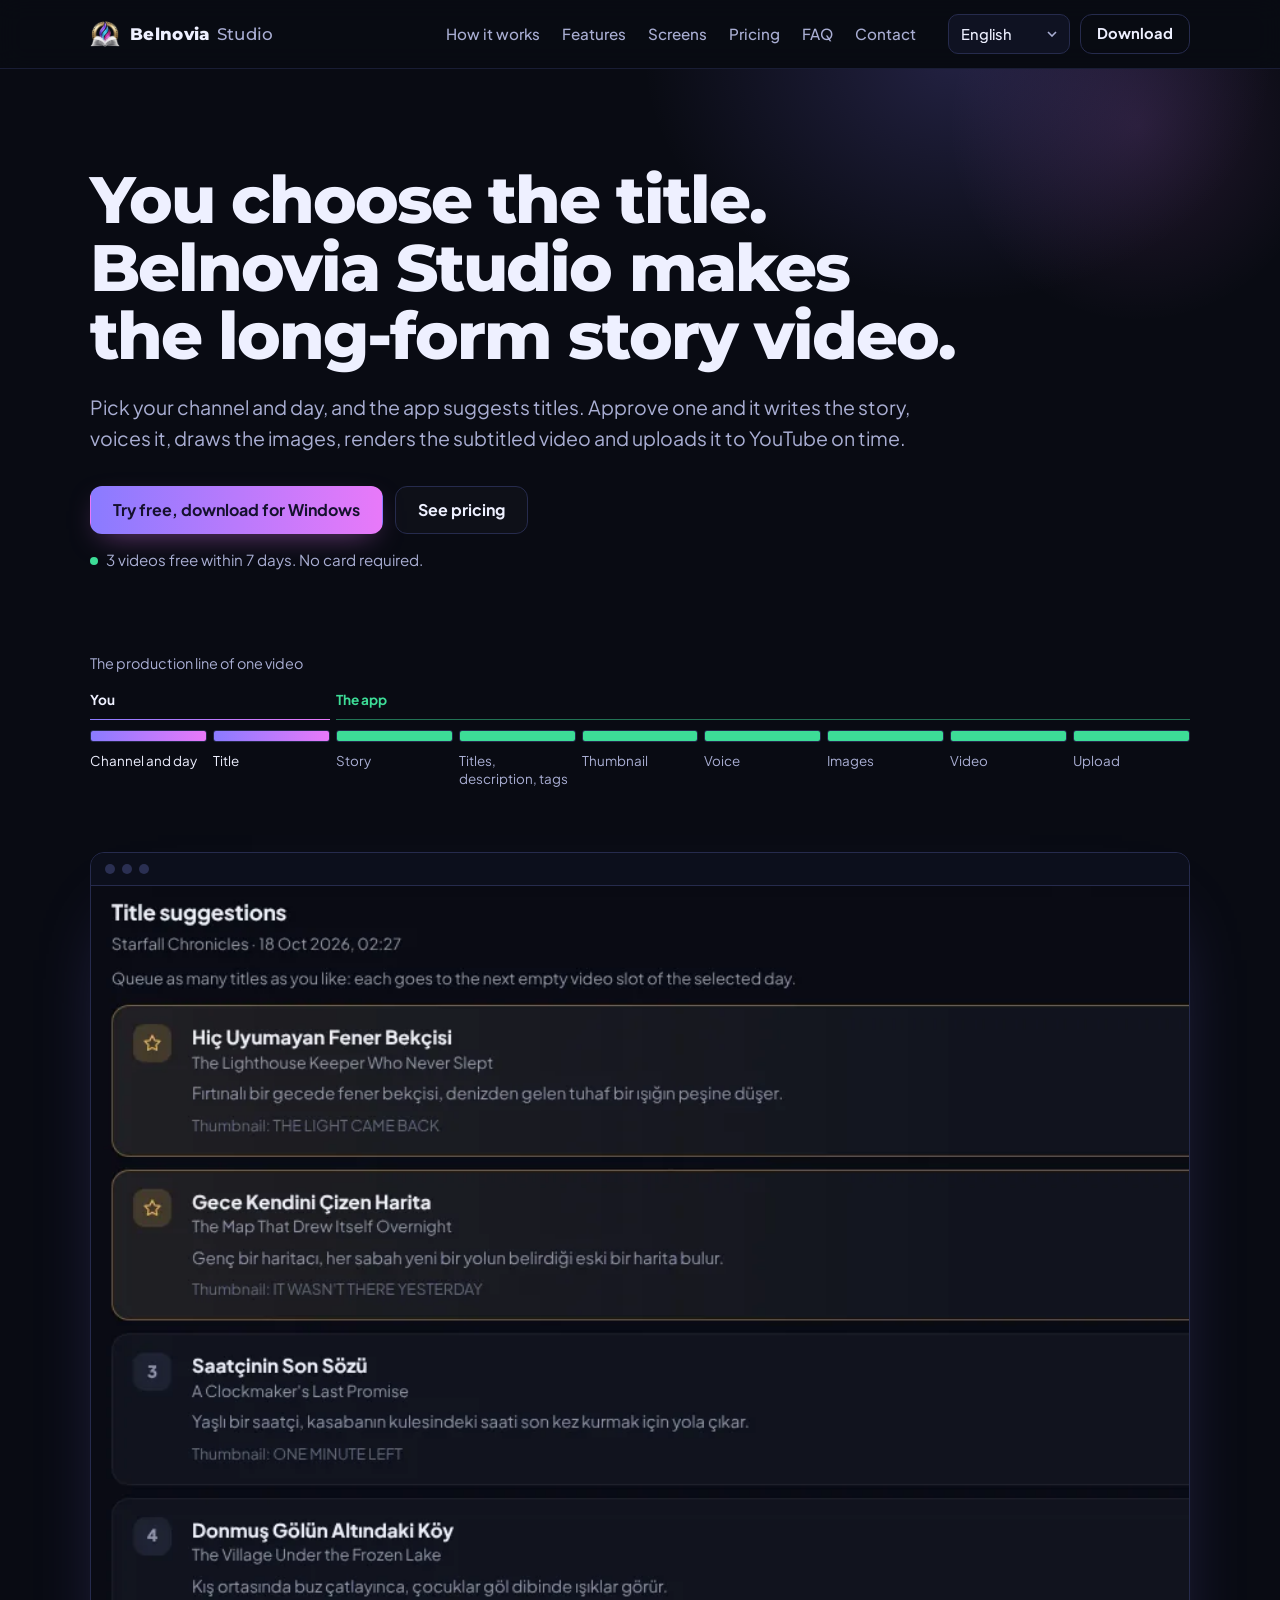
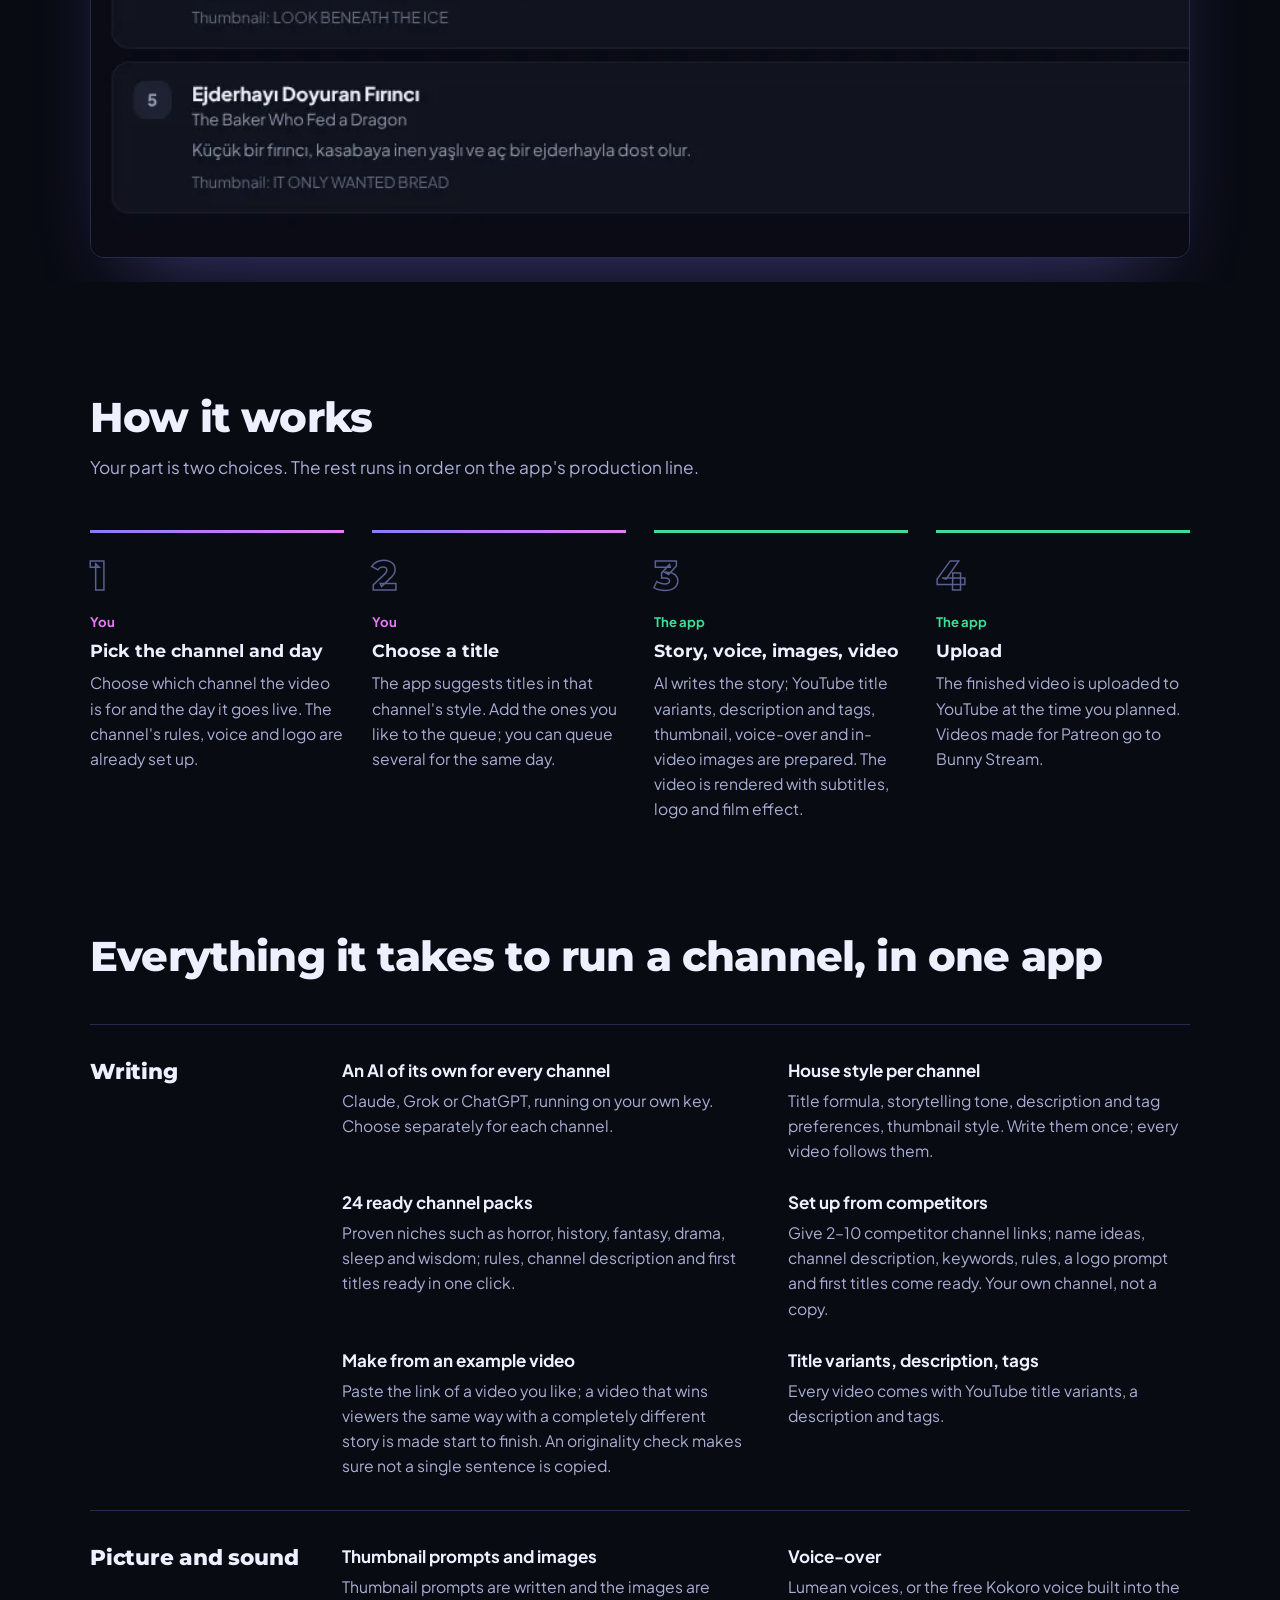
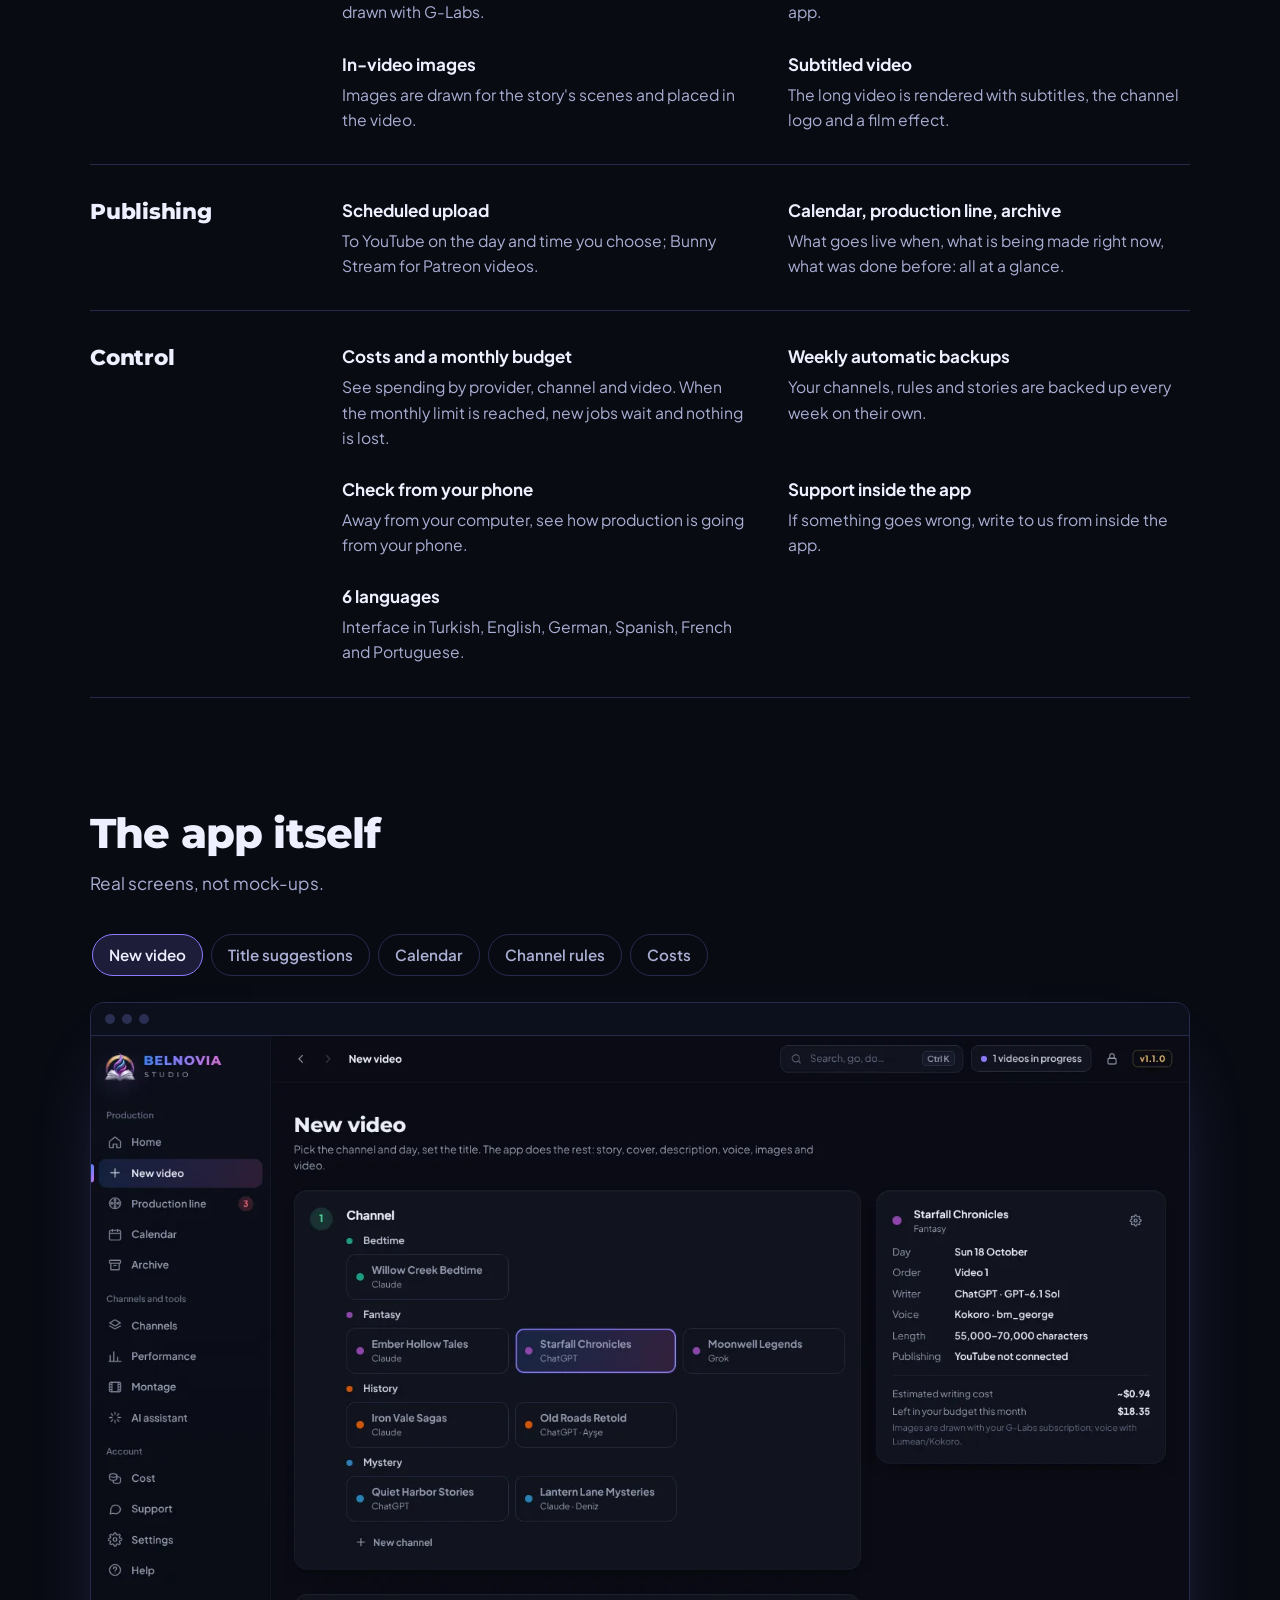
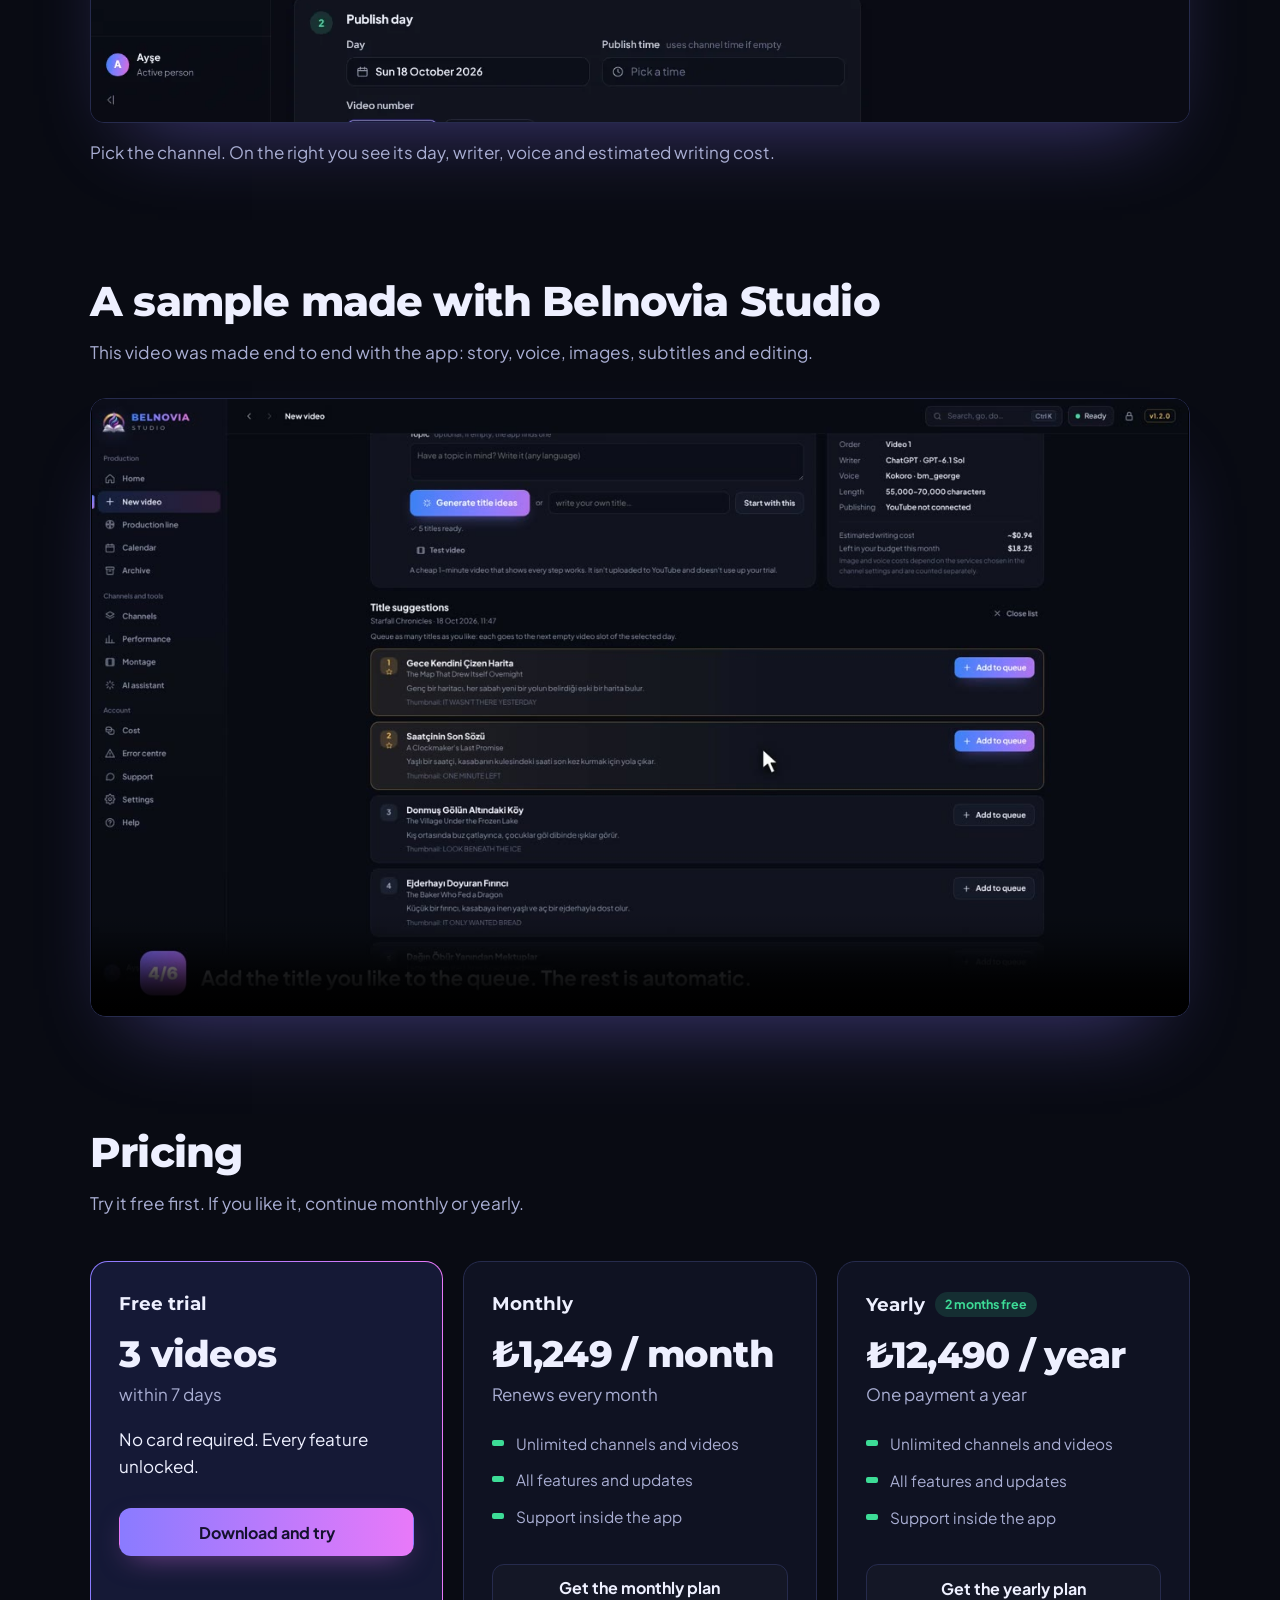
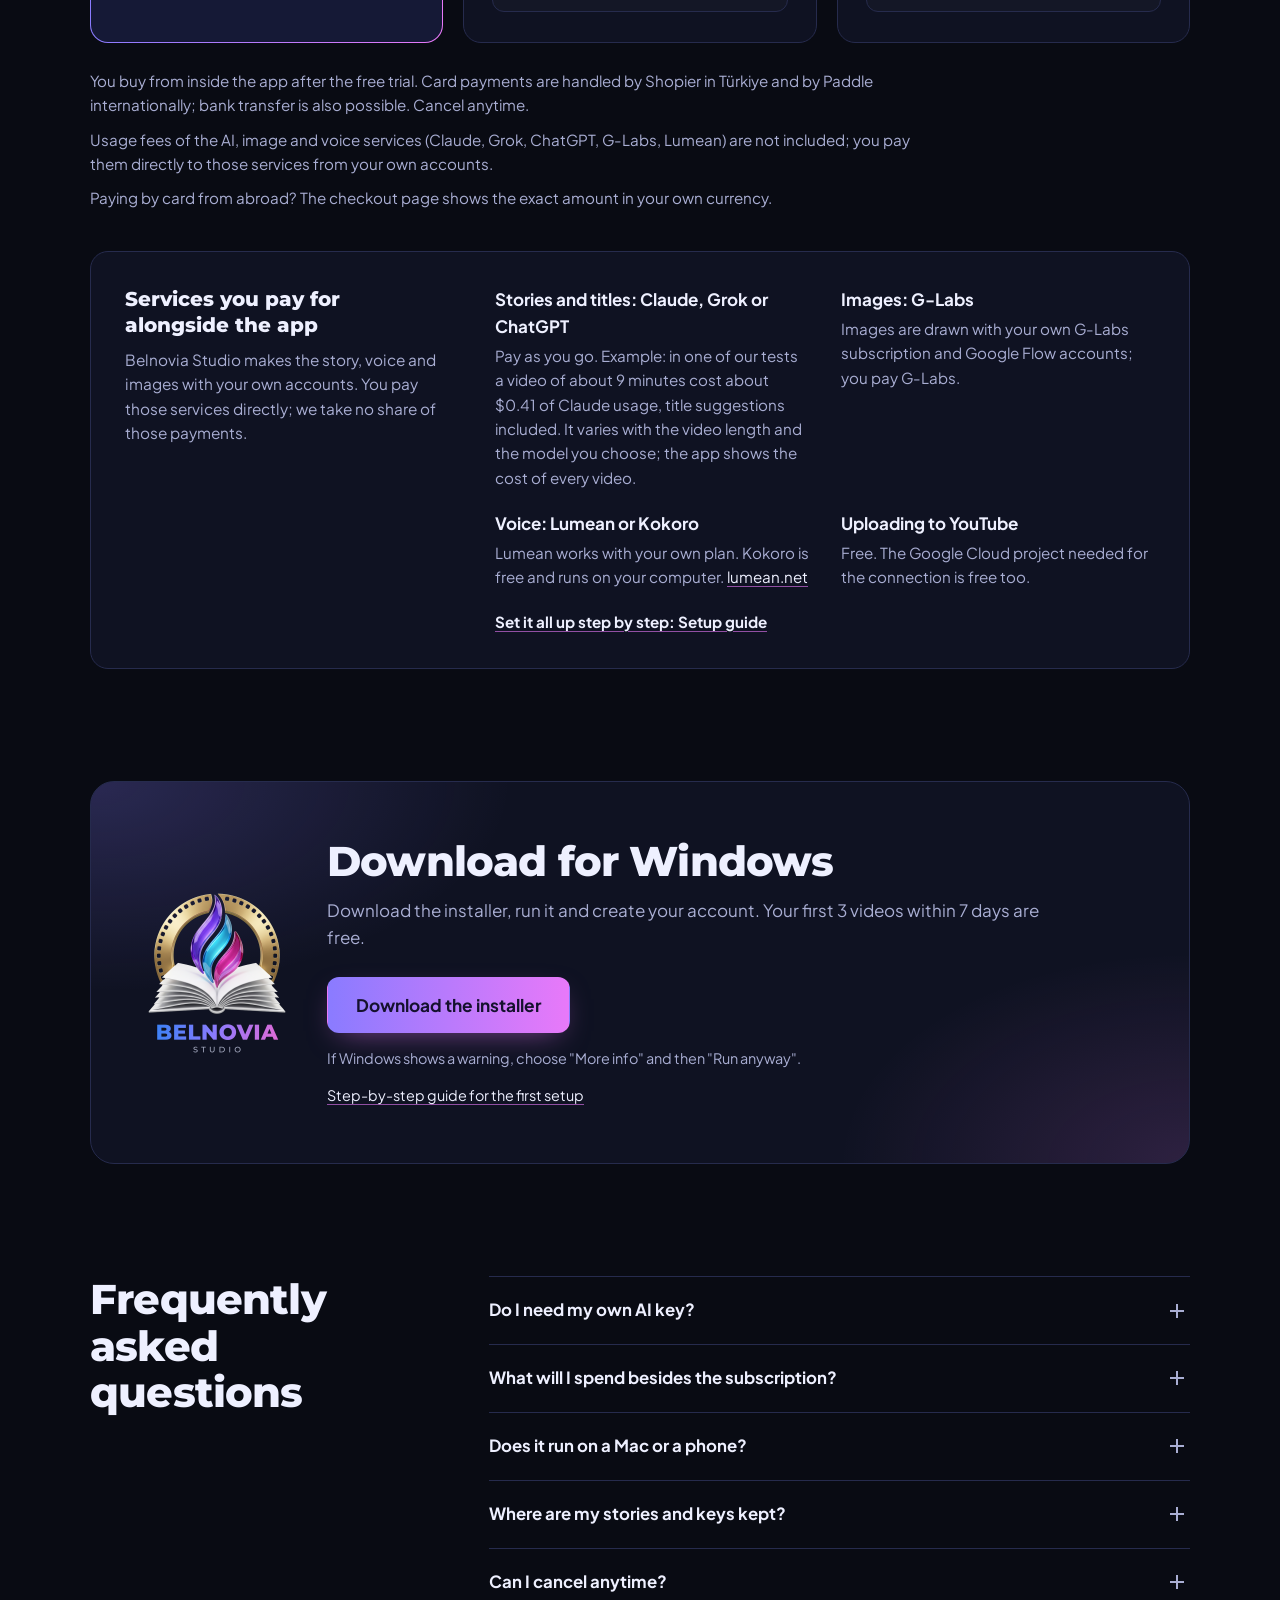
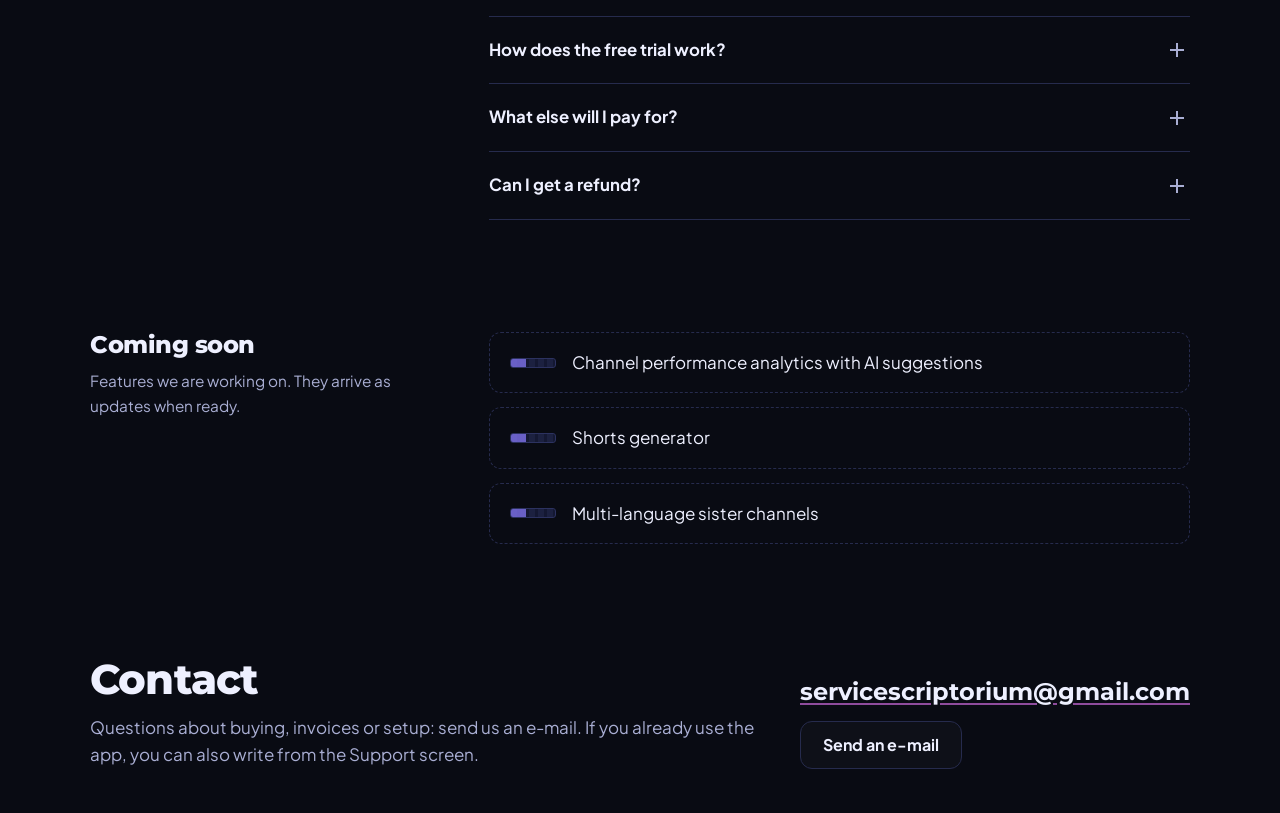
==== commit 00915cbf: "Add files via upload" ====
--- a/index.html
+++ b/index.html
@@ -7,8 +7,8 @@
 <title>Belnovia Studio | YouTube hikaye videolarını neredeyse kendiliğinden üretin</title>
 <meta name="description" content="Kanalı ve günü seç, başlığı onayla: Belnovia Studio hikâyeyi yazar, seslendirir, görselleri çizer, videoyu hazırlar ve YouTube'a planlı yükler. Windows için.">
 <meta name="theme-color" content="#090b13">
-<link rel="icon" type="image/png" sizes="32x32" href="img/icon-32.png">
-<link rel="apple-touch-icon" href="img/icon-256.png">
+<link rel="icon" type="image/png" sizes="32x32" href="img/icon-32.png?v=4">
+<link rel="apple-touch-icon" href="img/icon-256.png?v=4">
 <meta property="og:type" content="website">
 <meta property="og:site_name" content="Belnovia Studio">
 <meta property="og:title" content="Belnovia Studio">
@@ -27,7 +27,7 @@
 <header class="top">
   <div class="wrap top-in">
     <a class="brand" href="#top" aria-label="Belnovia Studio">
-      <img src="img/emblem-sm.png" width="32" height="36" alt="">
+      <img src="img/emblem-sm.png" width="32" height="28" alt="">
       <span>Belnovia<b>Studio</b></span>
     </a>
     <nav class="nav" aria-label="Ana menü">
@@ -135,7 +135,9 @@
           <dl class="flist">
             <div><dt data-i18n="feat.ai.t"></dt><dd data-i18n="feat.ai.d"></dd></div>
             <div><dt data-i18n="feat.rules.t"></dt><dd data-i18n="feat.rules.d"></dd></div>
+            <div><dt data-i18n="feat.packs.t"></dt><dd data-i18n="feat.packs.d"></dd></div>
             <div><dt data-i18n="feat.group.t"></dt><dd data-i18n="feat.group.d"></dd></div>
+            <div><dt data-i18n="feat.example.t"></dt><dd data-i18n="feat.example.d"></dd></div>
             <div><dt data-i18n="feat.meta.t"></dt><dd data-i18n="feat.meta.d"></dd></div>
           </dl>
         </div>
@@ -264,11 +266,11 @@
   <section class="sec" id="download" aria-labelledby="dl-h">
     <div class="wrap">
       <div class="dl">
-        <img class="dl-emblem" src="img/emblem.png" width="140" height="156" alt="">
+        <img class="dl-emblem" src="img/emblem.png" width="140" height="162" alt="">
         <div class="dl-body">
           <h2 id="dl-h" data-i18n="dl.title"></h2>
           <p data-i18n="dl.lead"></p>
-          <a class="btn btn-primary btn-lg" id="dl-btn" href="https://github.com/servicescriptorium/belnovia-studio/releases/latest/download/BelnoviaStudio.exe" data-i18n="dl.btn">BelnoviaStudio.exe indir</a>
+          <a class="btn btn-primary btn-lg" id="dl-btn" href="https://github.com/servicescriptorium/belnovia-studio/releases/latest/download/BelnoviaStudio-Kurulum.exe" data-i18n="dl.btn">Kurulum dosyasını indir</a>
           <p class="dl-note" data-i18n="dl.note"></p>
           <p class="dl-note"><a href="kurulum.html" data-i18n="dl.setup"></a></p>
         </div>
@@ -326,7 +328,7 @@
 <footer class="foot">
   <div class="wrap foot-in">
     <div class="foot-brand">
-      <img src="img/emblem-sm.png" width="28" height="31" alt="">
+      <img src="img/emblem-sm.png" width="28" height="25" alt="">
       <span>© <span class="year">2026</span> Belnovia Studio. <span data-i18n="foot.rights"></span></span>
     </div>
     <nav class="foot-nav" aria-label="Legal">
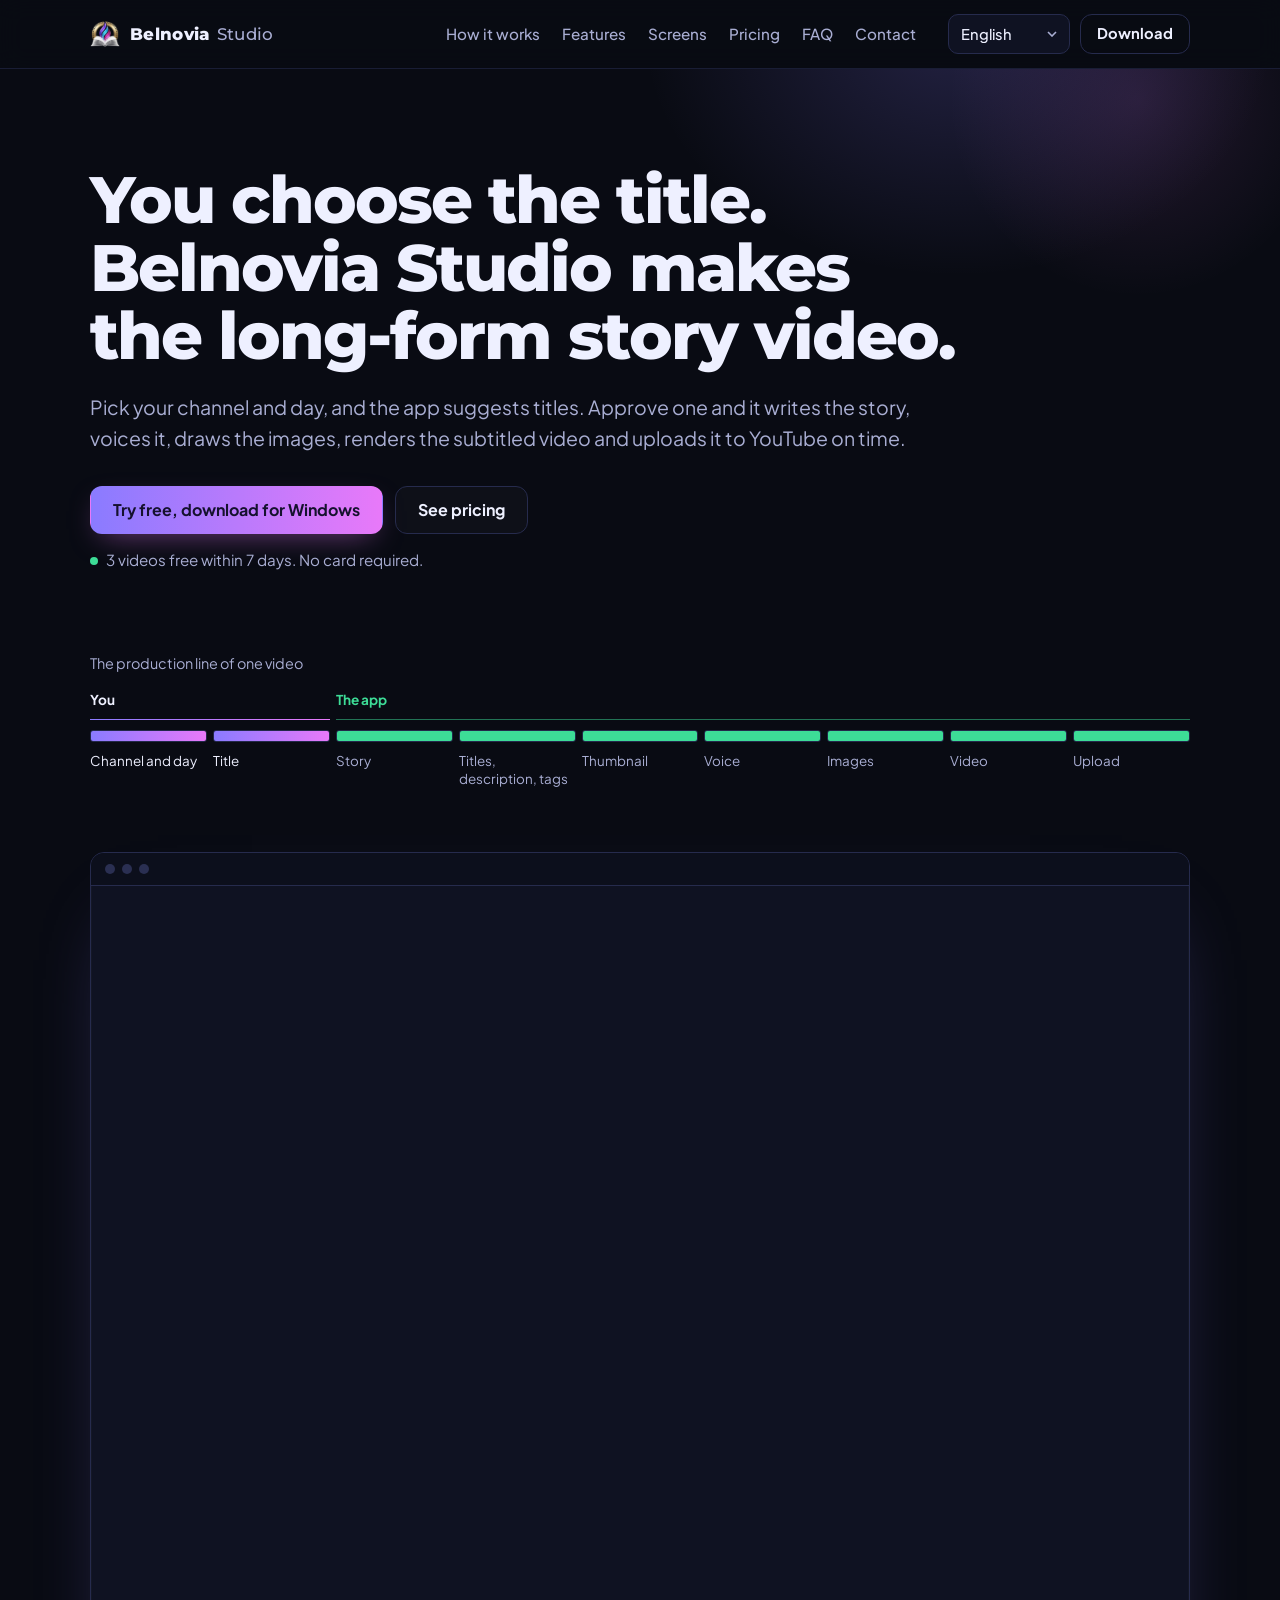
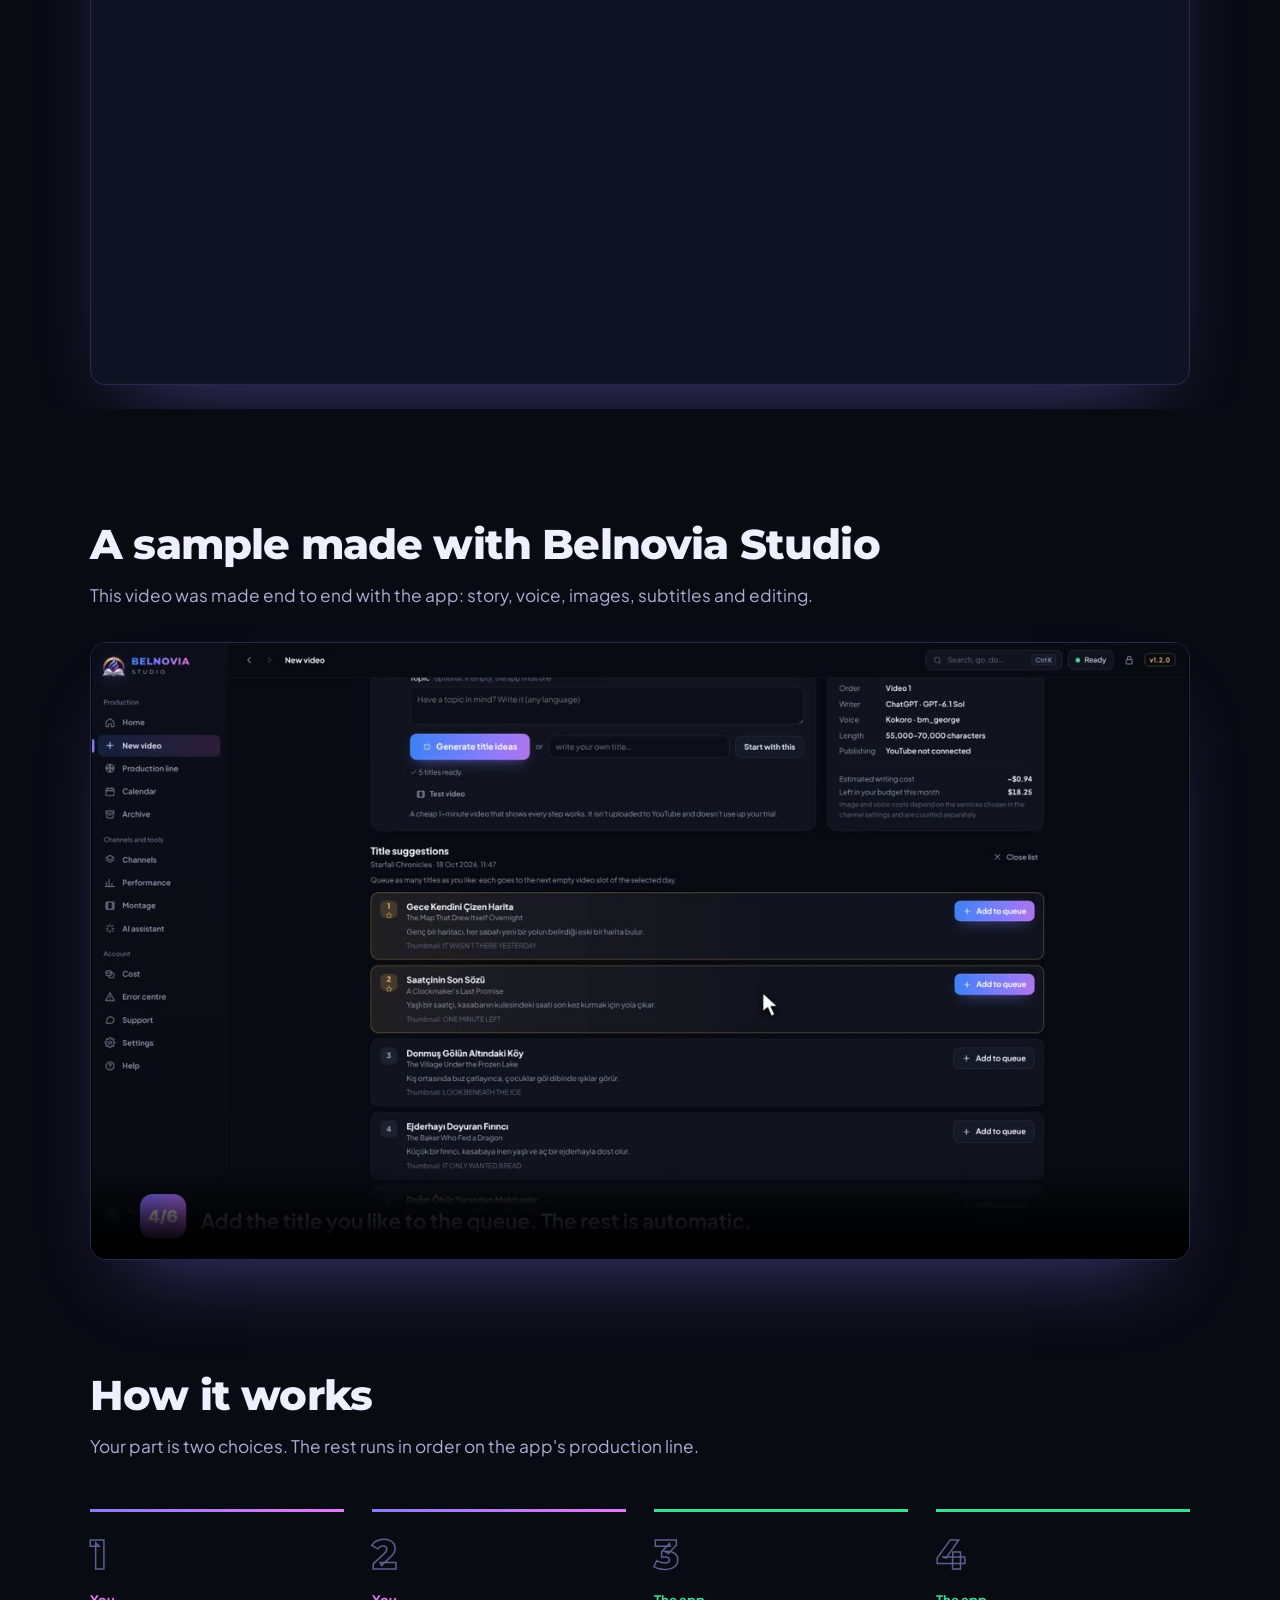
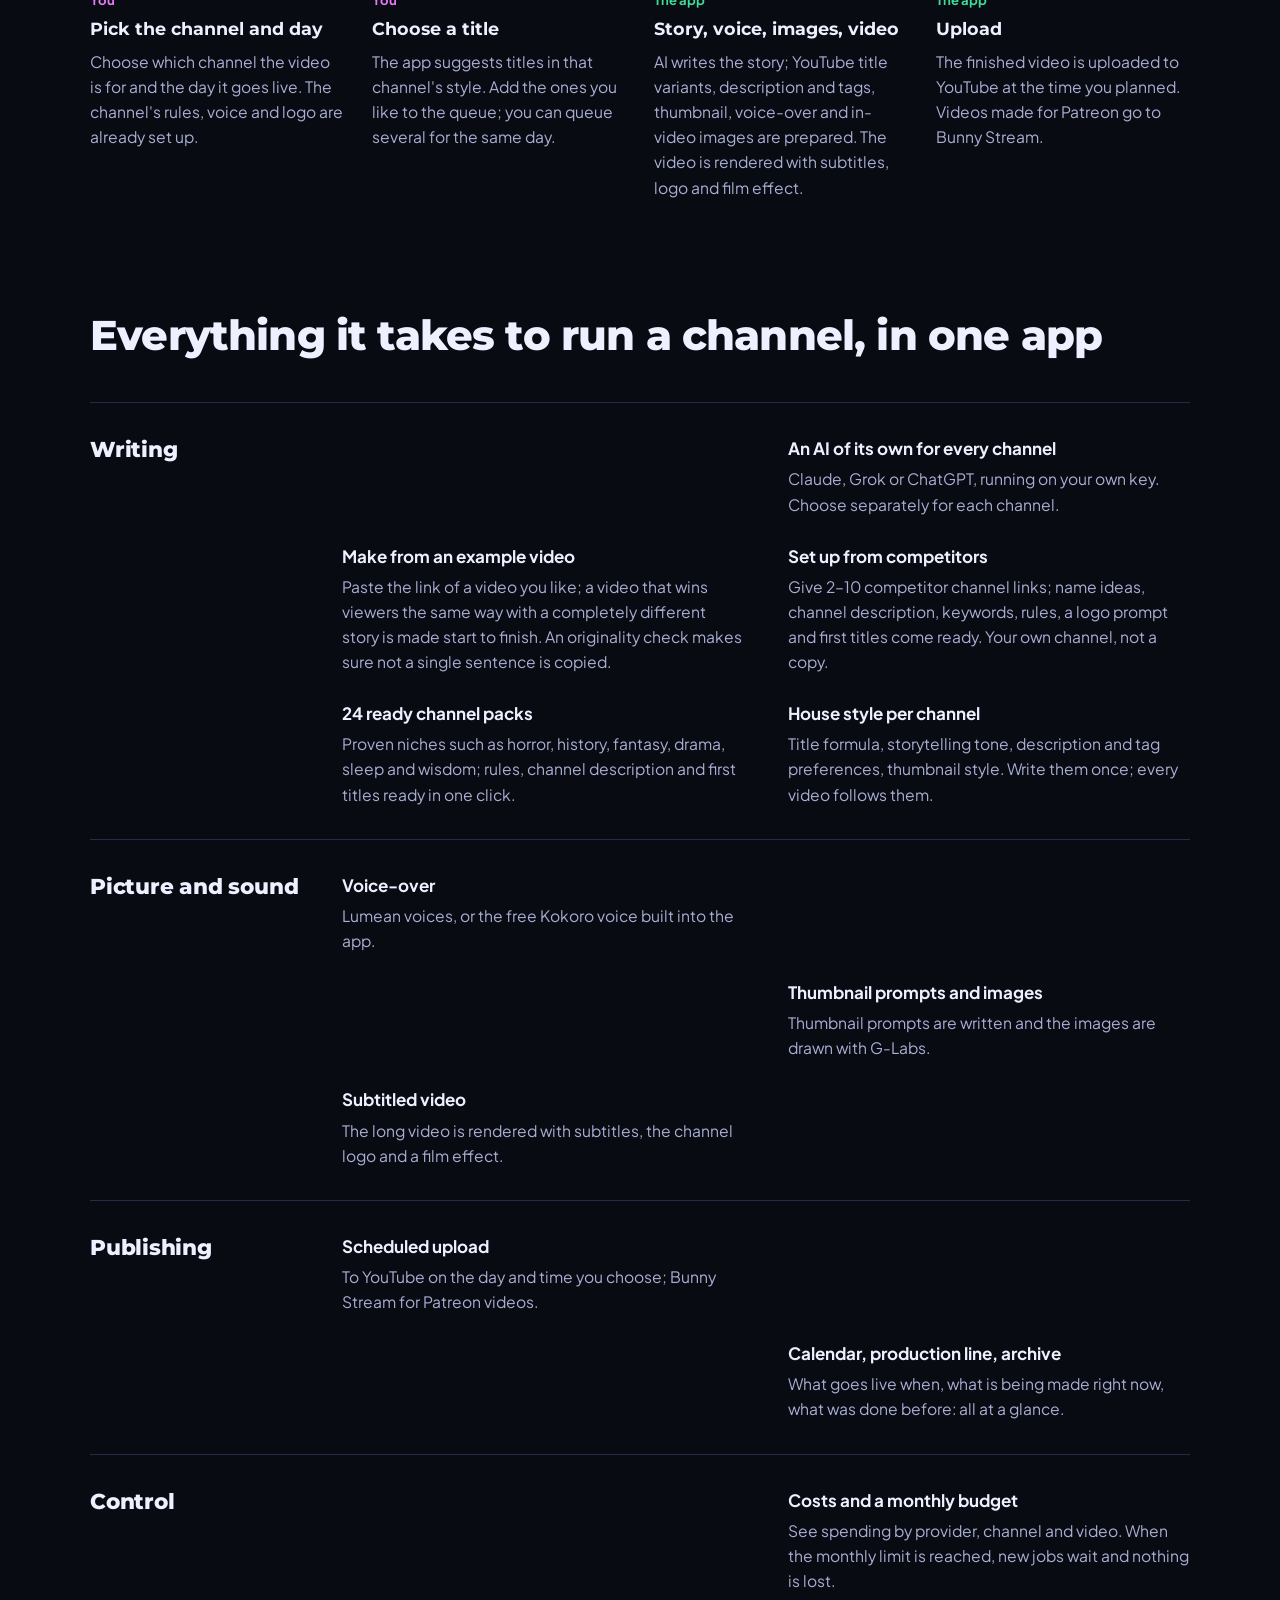
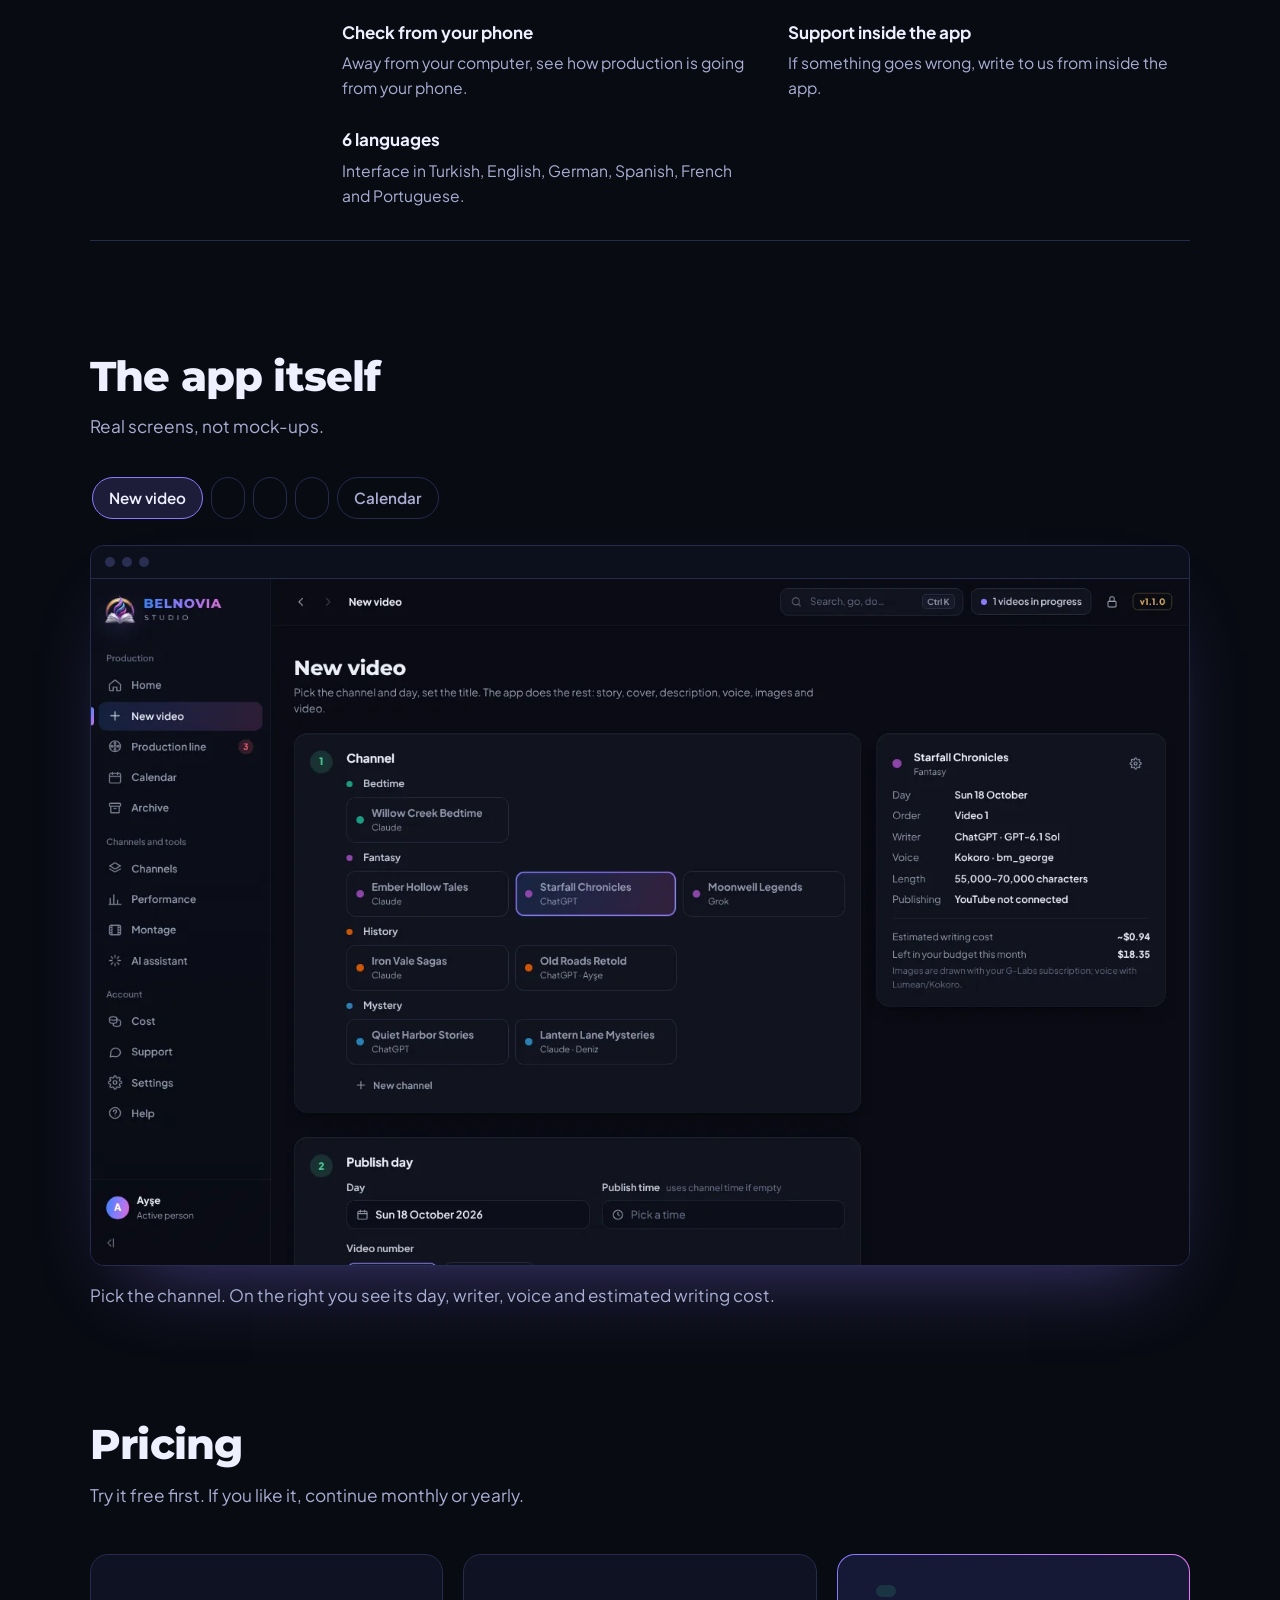
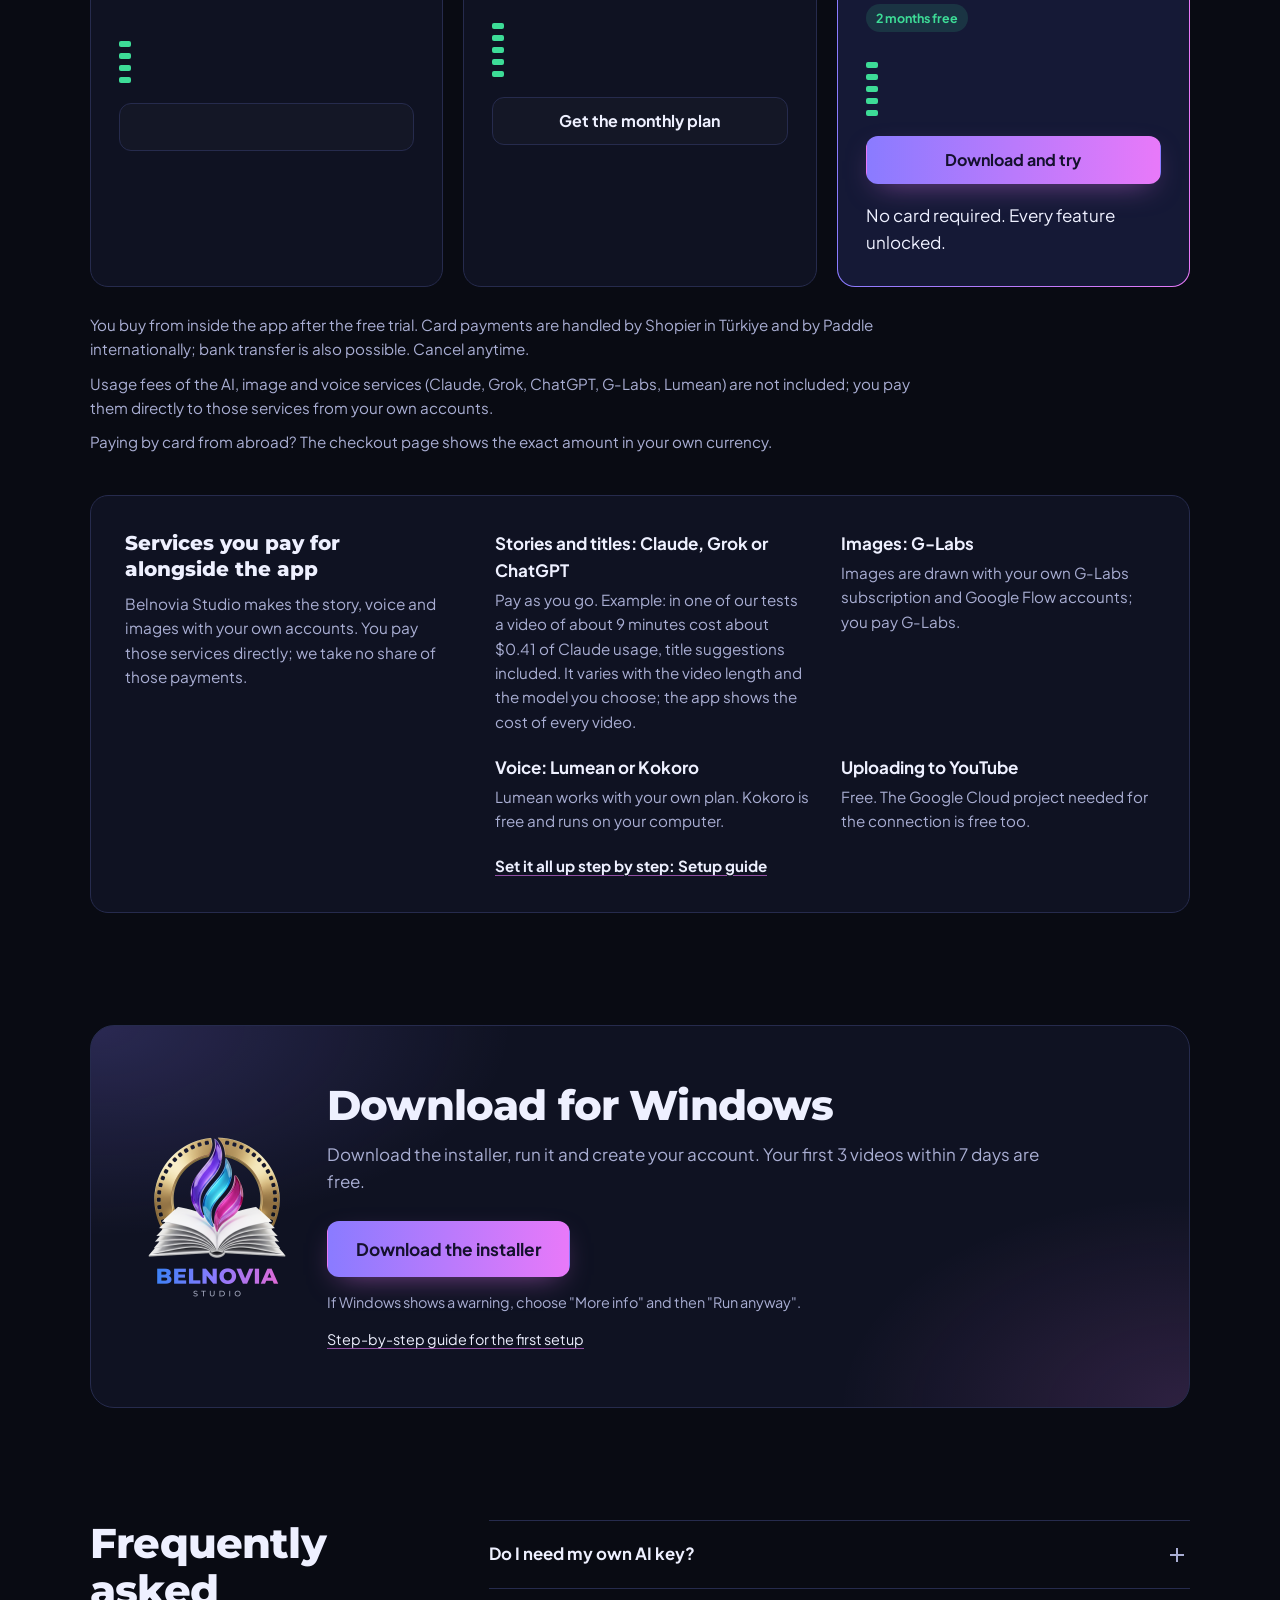
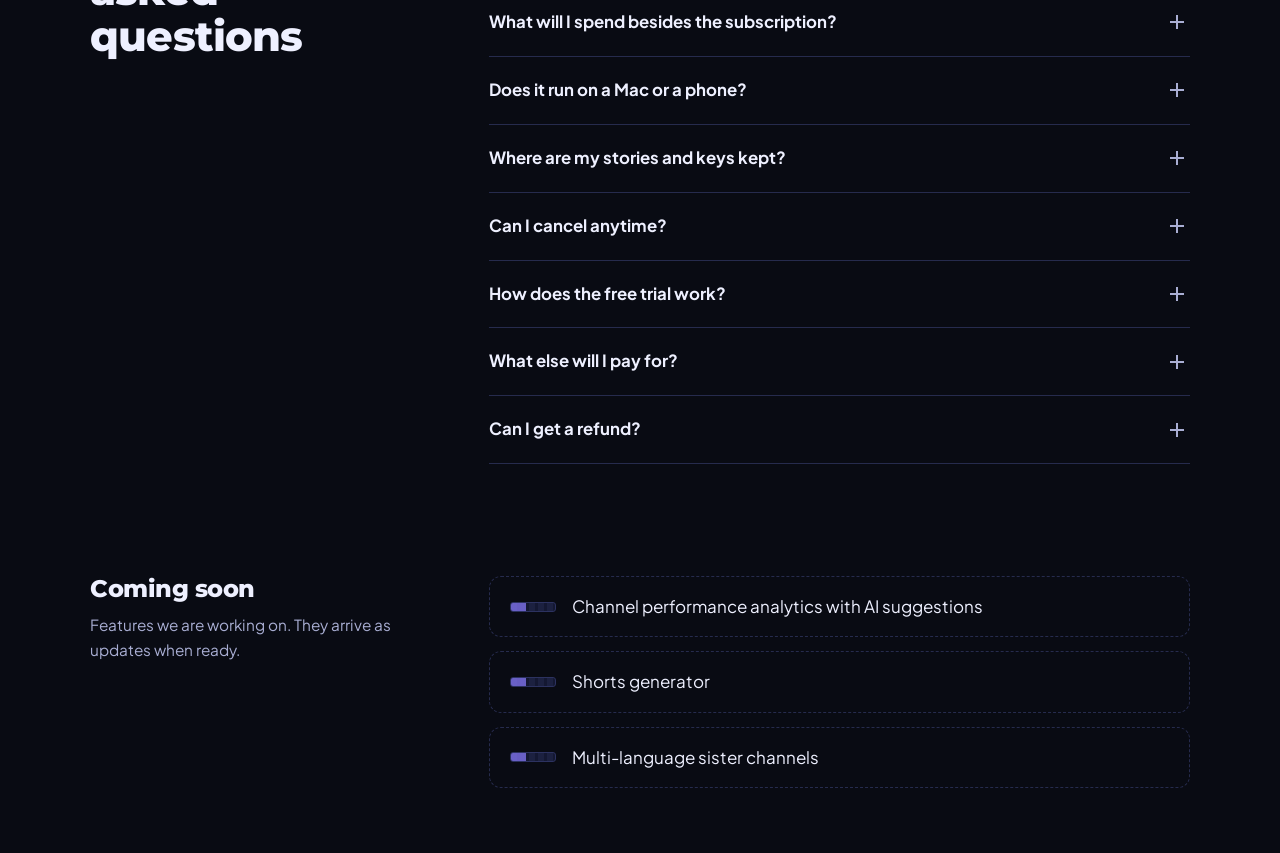
==== commit 7020720a: "Add files via upload" ====
--- a/index.html
+++ b/index.html
@@ -4,15 +4,15 @@
 <head>
 <meta charset="utf-8">
 <meta name="viewport" content="width=device-width, initial-scale=1">
-<title>Belnovia Studio | YouTube hikaye videolarını neredeyse kendiliğinden üretin</title>
-<meta name="description" content="Kanalı ve günü seç, başlığı onayla: Belnovia Studio hikâyeyi yazar, seslendirir, görselleri çizer, videoyu hazırlar ve YouTube'a planlı yükler. Windows için.">
+<title>Belnovia Studio Pro | Tek tıkla, senin tarzında, baştan sona video</title>
+<meta name="description" content="Belnovia Studio Pro kanalını ve beğendiğin videoları analiz eder, tarzını öğrenir ve aynı tarzda tek tıkla baştan sona video üretir: hikâye, ses, görseller, montaj ve YouTube'a yükleme. Windows için.">
 <meta name="theme-color" content="#090b13">
 <link rel="icon" type="image/png" sizes="32x32" href="img/icon-32.png?v=4">
 <link rel="apple-touch-icon" href="img/icon-256.png?v=4">
 <meta property="og:type" content="website">
-<meta property="og:site_name" content="Belnovia Studio">
-<meta property="og:title" content="Belnovia Studio">
-<meta property="og:description" content="Long-form YouTube story videos, almost automatically. Pick a channel and a day, choose a title; the app writes, voices, illustrates, renders and uploads. For Windows.">
+<meta property="og:site_name" content="Belnovia Studio Pro">
+<meta property="og:title" content="Belnovia Studio Pro | One click, your style">
+<meta property="og:description" content="One click: a full video for your channel, in your style, start to finish. Belnovia analyzes your channel and the videos you love, then writes, voices, illustrates, edits and uploads in that same style. For Windows.">
 <meta property="og:image" content="img/og.jpg">
 <meta property="og:image:width" content="1200">
 <meta property="og:image:height" content="630">
@@ -26,7 +26,7 @@
 
 <header class="top">
   <div class="wrap top-in">
-    <a class="brand" href="#top" aria-label="Belnovia Studio">
+    <a class="brand" href="#top" aria-label="Belnovia Studio Pro">
       <img src="img/emblem-sm.png" width="32" height="28" alt="">
       <span>Belnovia<b>Studio</b></span>
     </a>
@@ -53,7 +53,8 @@
   <section class="hero" id="top">
     <div class="wrap">
       <div class="hero-copy">
-        <h1 data-i18n="hero.title">Başlığı sen seç. Uzun hikâye videosunu Belnovia Studio hazırlasın.</h1>
+        <p class="hero-kick" data-i18n="hero.kick">YENİ · BELNOVIA STUDIO PRO 2.0</p>
+        <h1 data-i18n="hero.title">Başlığı sen seç. Uzun hikâye videosunu Belnovia Studio Pro hazırlasın.</h1>
         <p class="lead" data-i18n="hero.sub"></p>
         <div class="cta-row">
           <a class="btn btn-primary dl-link" href="#download" data-i18n="hero.cta">Ücretsiz dene, Windows için indir</a>
@@ -84,10 +85,26 @@
       <div class="window hero-shot">
         <div class="window-bar" aria-hidden="true"><i></i><i></i><i></i></div>
         <picture>
-          <source media="(max-width: 760px)" srcset="img/shot-titles-m.webp" width="860" height="760">
-          <img src="img/shot-titles.webp" width="1440" height="1000" data-i18n-alt="hero.shotAlt" alt="">
+          <source media="(max-width: 760px)" srcset="img/shots/tr/home-m.webp" width="860" height="662" data-langsrc="img/shots/{l}/home-m.webp">
+          <img src="img/shots/tr/home.webp" width="1440" height="900" data-i18n-alt="hero.shotAlt" alt="" data-langsrc="img/shots/{l}/home.webp">
         </picture>
       </div>
+    </div>
+  </section>
+
+  <!-- SAMPLE VIDEO (hidden unless js/site-config.js names a video) -->
+  <section class="sec sample-sec" id="sample" aria-labelledby="sample-h" hidden>
+    <div class="wrap">
+      <h2 id="sample-h" data-i18n="sample.title"></h2>
+      <p class="sec-lead" data-i18n="sample.lead"></p>
+      <div class="sample" id="sample-box">
+        <button type="button" class="sample-play" id="sample-play">
+          <span class="sample-poster" id="sample-poster" aria-hidden="true"></span>
+          <span class="sample-btn" aria-hidden="true"><svg viewBox="0 0 24 24" width="30" height="30"><path d="M8 5.5v13l11-6.5z" fill="currentColor"/></svg></span>
+          <span class="sample-label" data-i18n="sample.play"></span>
+        </button>
+      </div>
+      <p class="sample-note" id="sample-note" data-i18n="sample.yt"></p>
     </div>
   </section>
 
@@ -133,20 +150,21 @@
         <div class="fgroup">
           <h3 data-i18n="feat.g1"></h3>
           <dl class="flist">
+            <div><dt data-i18n="feat.style.t"></dt><dd data-i18n="feat.style.d"></dd></div>
             <div><dt data-i18n="feat.ai.t"></dt><dd data-i18n="feat.ai.d"></dd></div>
+            <div><dt data-i18n="feat.example.t"></dt><dd data-i18n="feat.example.d"></dd></div>
+            <div><dt data-i18n="feat.group.t"></dt><dd data-i18n="feat.group.d"></dd></div>
+            <div><dt data-i18n="feat.packs.t"></dt><dd data-i18n="feat.packs.d"></dd></div>
             <div><dt data-i18n="feat.rules.t"></dt><dd data-i18n="feat.rules.d"></dd></div>
-            <div><dt data-i18n="feat.packs.t"></dt><dd data-i18n="feat.packs.d"></dd></div>
-            <div><dt data-i18n="feat.group.t"></dt><dd data-i18n="feat.group.d"></dd></div>
-            <div><dt data-i18n="feat.example.t"></dt><dd data-i18n="feat.example.d"></dd></div>
-            <div><dt data-i18n="feat.meta.t"></dt><dd data-i18n="feat.meta.d"></dd></div>
           </dl>
         </div>
         <div class="fgroup">
           <h3 data-i18n="feat.g2"></h3>
           <dl class="flist">
+            <div><dt data-i18n="feat.voice.t"></dt><dd data-i18n="feat.voice.d"></dd></div>
+            <div><dt data-i18n="feat.signature.t"></dt><dd data-i18n="feat.signature.d"></dd></div>
+            <div><dt data-i18n="feat.labs.t"></dt><dd data-i18n="feat.labs.d"></dd></div>
             <div><dt data-i18n="feat.cover.t"></dt><dd data-i18n="feat.cover.d"></dd></div>
-            <div><dt data-i18n="feat.voice.t"></dt><dd data-i18n="feat.voice.d"></dd></div>
-            <div><dt data-i18n="feat.images.t"></dt><dd data-i18n="feat.images.d"></dd></div>
             <div><dt data-i18n="feat.render.t"></dt><dd data-i18n="feat.render.d"></dd></div>
           </dl>
         </div>
@@ -154,14 +172,16 @@
           <h3 data-i18n="feat.g3"></h3>
           <dl class="flist">
             <div><dt data-i18n="feat.upload.t"></dt><dd data-i18n="feat.upload.d"></dd></div>
+            <div><dt data-i18n="feat.social.t"></dt><dd data-i18n="feat.social.d"></dd></div>
+            <div><dt data-i18n="feat.storage.t"></dt><dd data-i18n="feat.storage.d"></dd></div>
             <div><dt data-i18n="feat.cal.t"></dt><dd data-i18n="feat.cal.d"></dd></div>
           </dl>
         </div>
         <div class="fgroup">
           <h3 data-i18n="feat.g4"></h3>
           <dl class="flist">
+            <div><dt data-i18n="feat.trends.t"></dt><dd data-i18n="feat.trends.d"></dd></div>
             <div><dt data-i18n="feat.cost.t"></dt><dd data-i18n="feat.cost.d"></dd></div>
-            <div><dt data-i18n="feat.backup.t"></dt><dd data-i18n="feat.backup.d"></dd></div>
             <div><dt data-i18n="feat.phone.t"></dt><dd data-i18n="feat.phone.d"></dd></div>
             <div><dt data-i18n="feat.support.t"></dt><dd data-i18n="feat.support.d"></dd></div>
             <div><dt data-i18n="feat.lang.t"></dt><dd data-i18n="feat.lang.d"></dd></div>
@@ -178,34 +198,18 @@
       <p class="sec-lead" data-i18n="shots.lead"></p>
       <div class="tabs" role="tablist" aria-labelledby="shots-h">
         <button role="tab" id="t-new" aria-controls="p-shot" aria-selected="true" data-shot="new" data-i18n="shots.new"></button>
-        <button role="tab" id="t-titles" aria-controls="p-shot" aria-selected="false" tabindex="-1" data-shot="titles" data-i18n="shots.titles"></button>
+        <button role="tab" id="t-trend" aria-controls="p-shot" aria-selected="false" tabindex="-1" data-shot="trend" data-i18n="shots.trend"></button>
+        <button role="tab" id="t-voice" aria-controls="p-shot" aria-selected="false" tabindex="-1" data-shot="voice" data-i18n="shots.voice"></button>
+        <button role="tab" id="t-labs" aria-controls="p-shot" aria-selected="false" tabindex="-1" data-shot="labs" data-i18n="shots.labs"></button>
         <button role="tab" id="t-cal" aria-controls="p-shot" aria-selected="false" tabindex="-1" data-shot="cal" data-i18n="shots.cal"></button>
-        <button role="tab" id="t-rules" aria-controls="p-shot" aria-selected="false" tabindex="-1" data-shot="rules" data-i18n="shots.rules"></button>
-        <button role="tab" id="t-cost" aria-controls="p-shot" aria-selected="false" tabindex="-1" data-shot="cost" data-i18n="shots.cost"></button>
       </div>
       <figure class="shot" id="p-shot" role="tabpanel" aria-labelledby="t-new" tabindex="0">
         <div class="window">
           <div class="window-bar" aria-hidden="true"><i></i><i></i><i></i></div>
-          <img id="shot-img" src="img/shot-new.webp" width="1440" height="900" alt="" loading="lazy">
+          <img id="shot-img" src="img/shots/tr/new.webp" width="1440" height="900" alt="" loading="lazy">
         </div>
         <figcaption id="shot-cap"></figcaption>
       </figure>
-    </div>
-  </section>
-
-  <!-- SAMPLE VIDEO (hidden unless js/site-config.js names a video) -->
-  <section class="sec sample-sec" id="sample" aria-labelledby="sample-h" hidden>
-    <div class="wrap">
-      <h2 id="sample-h" data-i18n="sample.title"></h2>
-      <p class="sec-lead" data-i18n="sample.lead"></p>
-      <div class="sample" id="sample-box">
-        <button type="button" class="sample-play" id="sample-play">
-          <span class="sample-poster" id="sample-poster" aria-hidden="true"></span>
-          <span class="sample-btn" aria-hidden="true"><svg viewBox="0 0 24 24" width="30" height="30"><path d="M8 5.5v13l11-6.5z" fill="currentColor"/></svg></span>
-          <span class="sample-label" data-i18n="sample.play"></span>
-        </button>
-      </div>
-      <p class="sample-note" id="sample-note" data-i18n="sample.yt"></p>
     </div>
   </section>
 
@@ -215,30 +219,33 @@
       <h2 id="price-h" data-i18n="price.title"></h2>
       <p class="sec-lead" data-i18n="price.lead"></p>
       <div class="plans">
-        <article class="plan plan-trial" aria-labelledby="pl-trial">
-          <h3 id="pl-trial" data-i18n="price.trial"></h3>
-          <p class="plan-price"><span data-i18n="price.trialPrice"></span></p>
-          <p class="plan-sub" data-i18n="price.trialSub"></p>
+        <article class="plan" aria-labelledby="pl-free">
+          <h3 id="pl-free" data-i18n="price.free"></h3>
+          <p class="plan-price"><span data-i18n="price.freePrice"></span></p>
+          <p class="plan-sub" data-i18n="price.freeSub"></p>
+          <ul class="plan-inc">
+            <li data-i18n="price.f1"></li><li data-i18n="price.f2"></li><li data-i18n="price.f3"></li><li data-i18n="price.f4"></li>
+          </ul>
+          <a class="btn btn-ghost dl-link" href="#download" data-i18n="price.freeCta"></a>
+        </article>
+        <article class="plan" aria-labelledby="pl-creator">
+          <h3 id="pl-creator" data-i18n="price.creator"></h3>
+          <p class="plan-price" data-price="creatorMonthly"></p>
+          <p class="plan-sub"><span data-price="creatorYearly" class="plan-year"></span></p>
+          <ul class="plan-inc">
+            <li data-i18n="price.c1"></li><li data-i18n="price.c2"></li><li data-i18n="price.c3"></li><li data-i18n="price.c4"></li><li data-i18n="price.c5"></li>
+          </ul>
+          <a class="btn btn-ghost buy" href="#download" data-plan="creator" data-i18n="price.buy"></a>
+        </article>
+        <article class="plan plan-trial" aria-labelledby="pl-pro">
+          <h3 id="pl-pro"><span data-i18n="price.pro"></span> <span class="tag" data-i18n="price.best"></span></h3>
+          <p class="plan-price" data-price="proMonthly"></p>
+          <p class="plan-sub"><span data-price="proYearly" class="plan-year"></span> <span class="tag" data-price="yearlyNote" hidden></span></p>
+          <ul class="plan-inc">
+            <li data-i18n="price.p1"></li><li data-i18n="price.p2"></li><li data-i18n="price.p3"></li><li data-i18n="price.p4"></li><li data-i18n="price.p5"></li>
+          </ul>
+          <a class="btn btn-primary dl-link" href="#download" data-i18n="price.trialCta"></a>
           <p class="plan-note" data-i18n="price.trialNote"></p>
-          <a class="btn btn-primary dl-link" href="#download" data-i18n="price.trialCta"></a>
-        </article>
-        <article class="plan" aria-labelledby="pl-month">
-          <h3 id="pl-month" data-i18n="price.monthly"></h3>
-          <p class="plan-price" data-price="monthly"></p>
-          <p class="plan-sub" data-i18n="price.monthlySub"></p>
-          <ul class="plan-inc">
-            <li data-i18n="price.inc1"></li><li data-i18n="price.inc2"></li><li data-i18n="price.inc3"></li>
-          </ul>
-          <a class="btn btn-ghost buy" href="#download" data-plan="monthly" data-i18n="price.buy"></a>
-        </article>
-        <article class="plan" aria-labelledby="pl-year">
-          <h3 id="pl-year"><span data-i18n="price.yearly"></span> <span class="tag" data-price="yearlyNote" hidden></span></h3>
-          <p class="plan-price" data-price="yearly"></p>
-          <p class="plan-sub" data-i18n="price.yearlySub"></p>
-          <ul class="plan-inc">
-            <li data-i18n="price.inc1"></li><li data-i18n="price.inc2"></li><li data-i18n="price.inc3"></li>
-          </ul>
-          <a class="btn btn-ghost buy" href="#download" data-plan="yearly" data-i18n="price.buyYear"></a>
         </article>
       </div>
       <div class="price-notes">
@@ -254,7 +261,7 @@
         <dl class="costs-list">
           <div><dt data-i18n="costs.aiH"></dt><dd data-i18n="costs.aiP"></dd></div>
           <div><dt data-i18n="costs.imgH"></dt><dd data-i18n="costs.imgP"></dd></div>
-          <div><dt data-i18n="costs.voiceH"></dt><dd><span data-i18n="costs.voiceP"></span> <a href="https://lumean.net/en" rel="noopener" target="_blank">lumean.net</a></dd></div>
+          <div><dt data-i18n="costs.voiceH"></dt><dd data-i18n="costs.voiceP"></dd></div>
           <div><dt data-i18n="costs.ytH"></dt><dd data-i18n="costs.ytP"></dd></div>
         </dl>
         <a class="costs-more" href="kurulum.html" data-i18n="costs.more"></a>
@@ -270,7 +277,7 @@
         <div class="dl-body">
           <h2 id="dl-h" data-i18n="dl.title"></h2>
           <p data-i18n="dl.lead"></p>
-          <a class="btn btn-primary btn-lg" id="dl-btn" href="https://github.com/servicescriptorium/belnovia-studio/releases/latest/download/BelnoviaStudio-Kurulum.exe" data-i18n="dl.btn">Kurulum dosyasını indir</a>
+          <a class="btn btn-primary btn-lg" id="dl-btn" href="https://github.com/servicescriptorium/belnovia-studio-pro/releases/latest/download/BelnoviaStudioPro-Setup.exe" data-i18n="dl.btn">Kurulum dosyasını indir</a>
           <p class="dl-note" data-i18n="dl.note"></p>
           <p class="dl-note"><a href="kurulum.html" data-i18n="dl.setup"></a></p>
         </div>
@@ -329,7 +336,7 @@
   <div class="wrap foot-in">
     <div class="foot-brand">
       <img src="img/emblem-sm.png" width="28" height="25" alt="">
-      <span>© <span class="year">2026</span> Belnovia Studio. <span data-i18n="foot.rights"></span></span>
+      <span>© <span class="year">2026</span> Belnovia Studio Pro. <span data-i18n="foot.rights"></span></span>
     </div>
     <nav class="foot-nav" aria-label="Legal">
       <a href="terms.html" data-i18n="foot.terms"></a>
